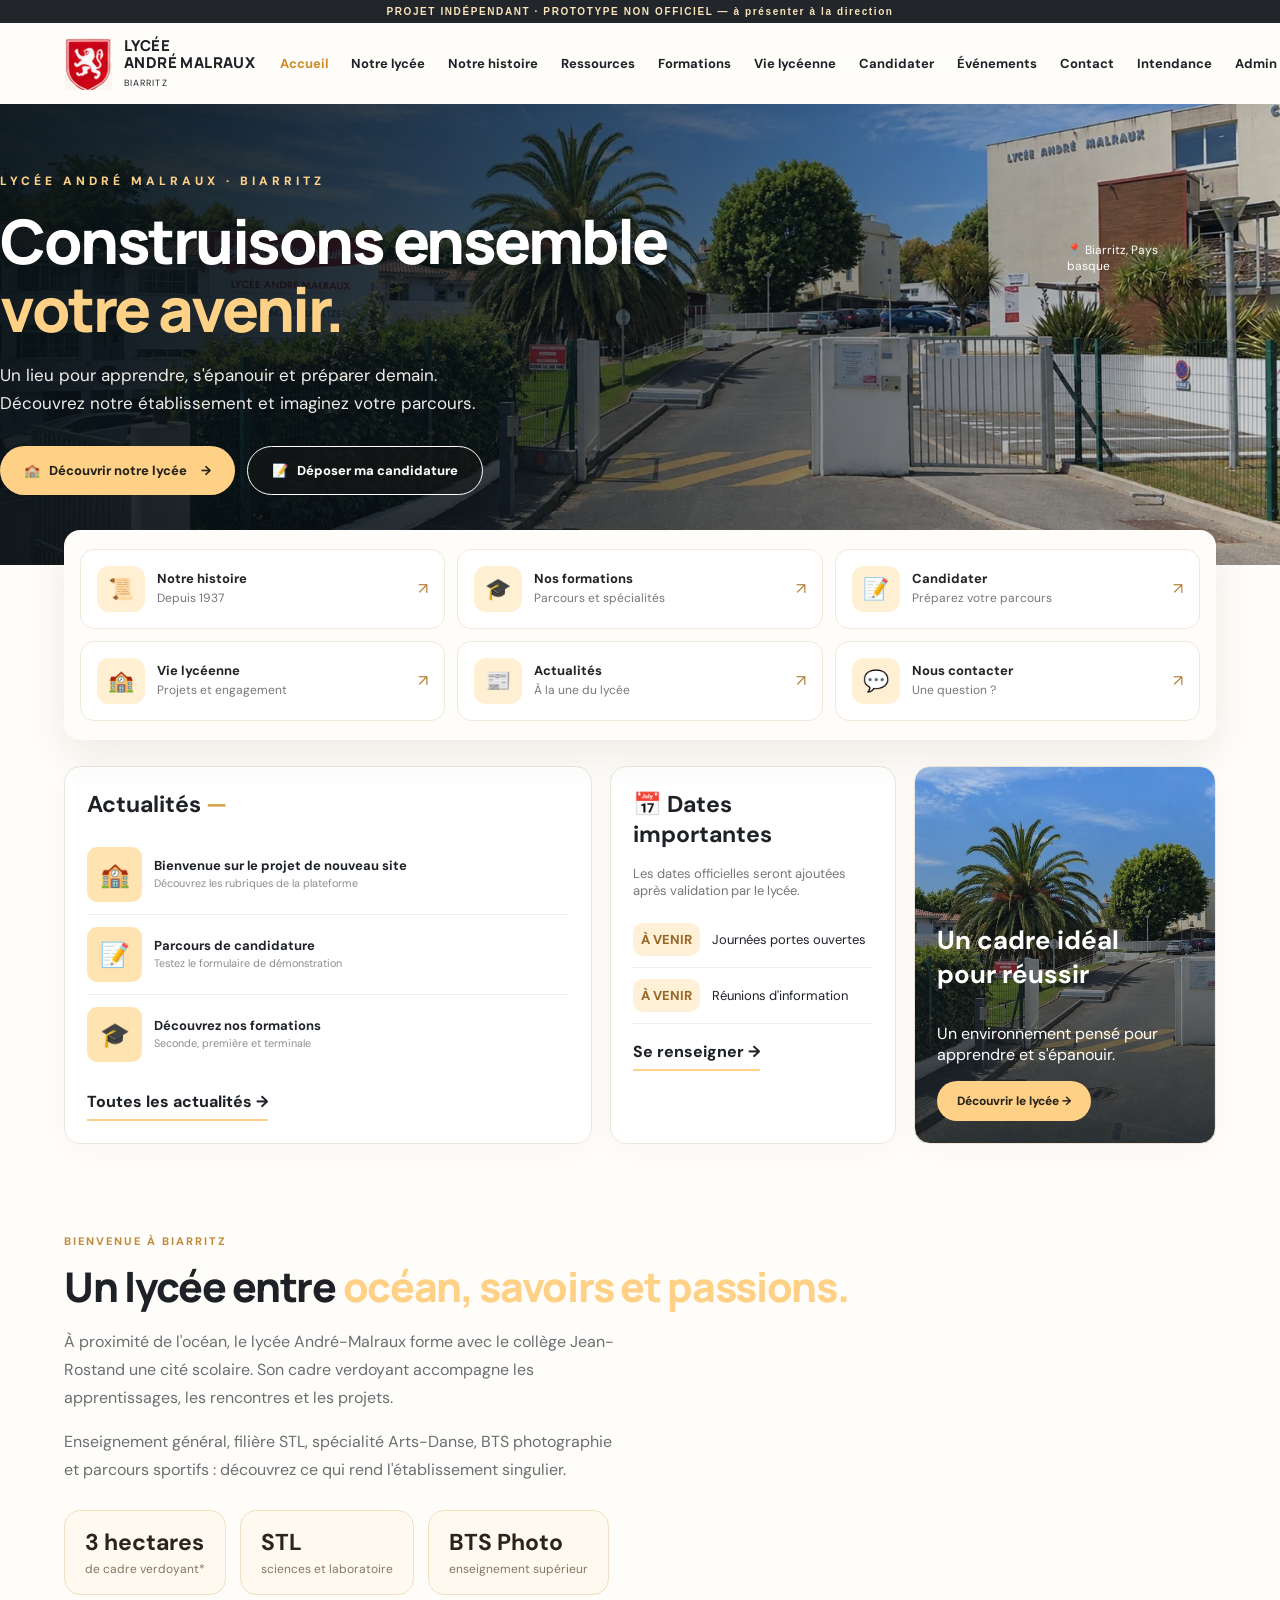
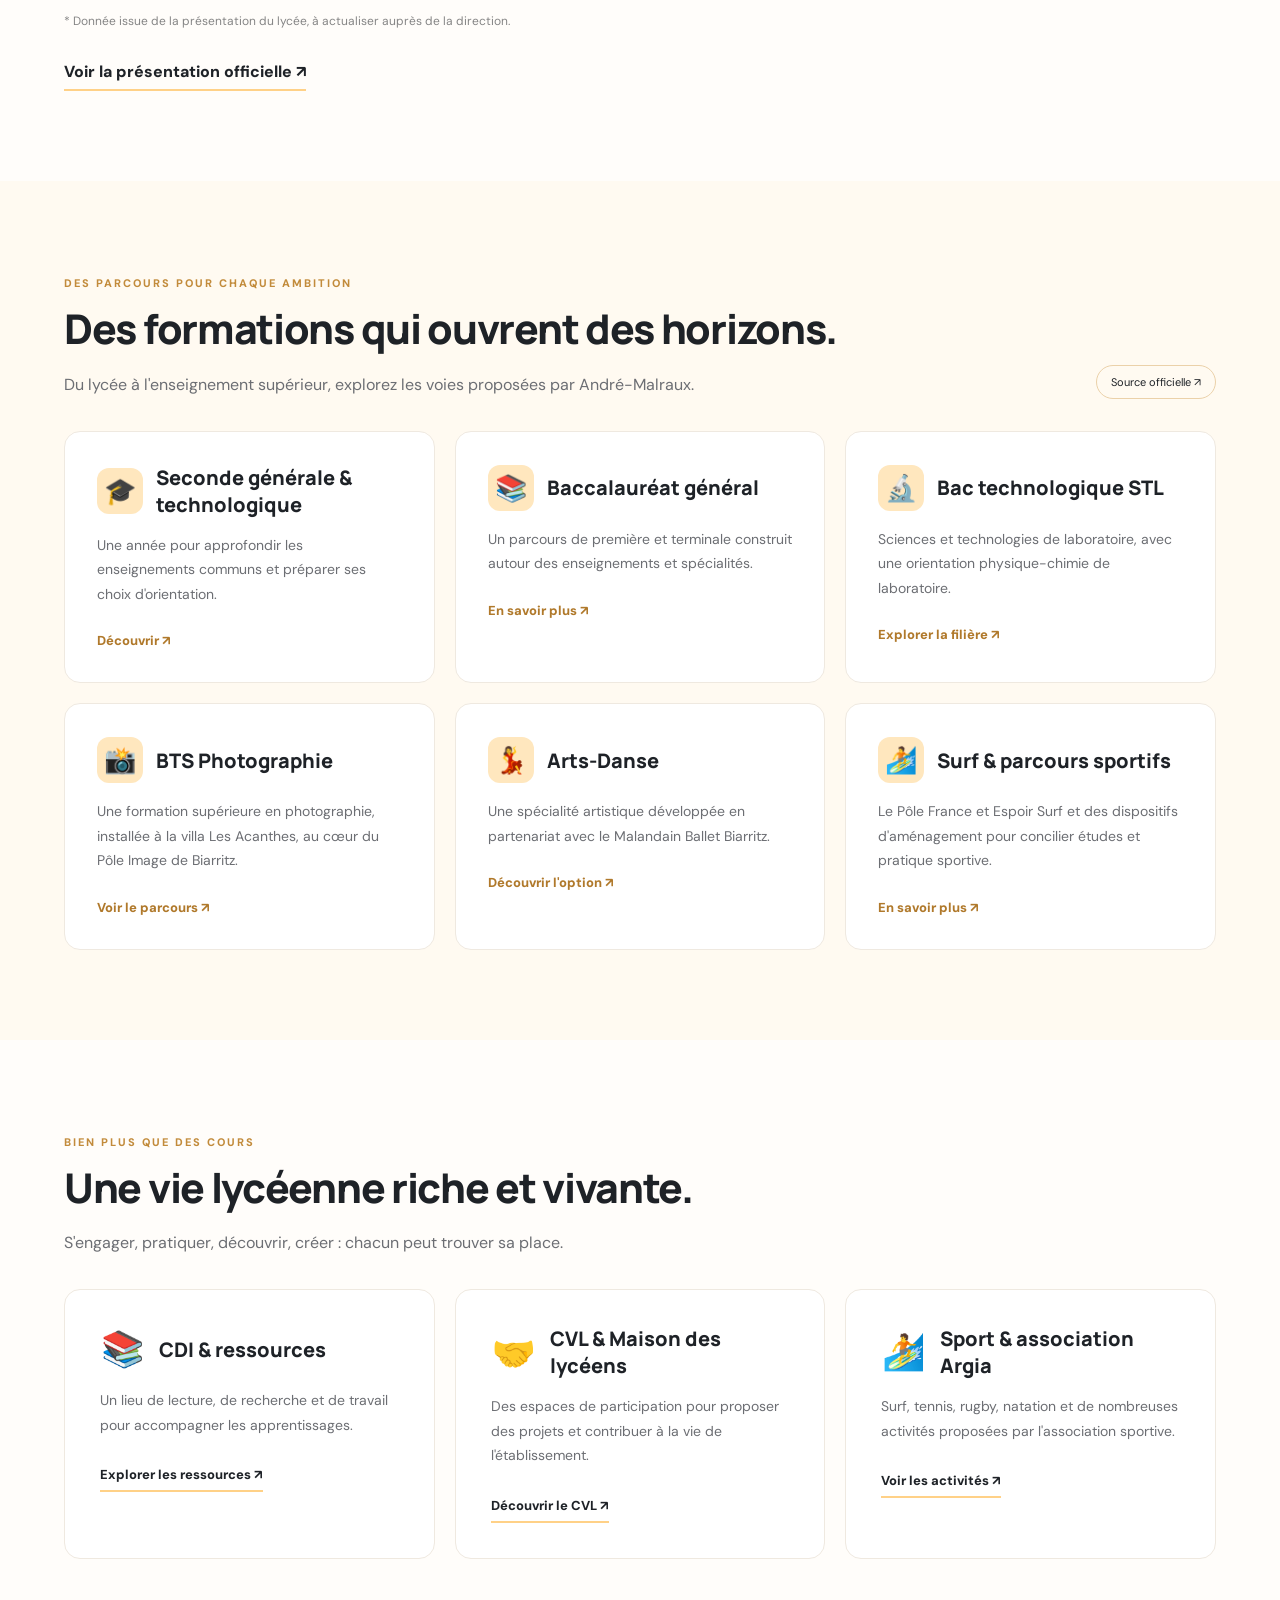
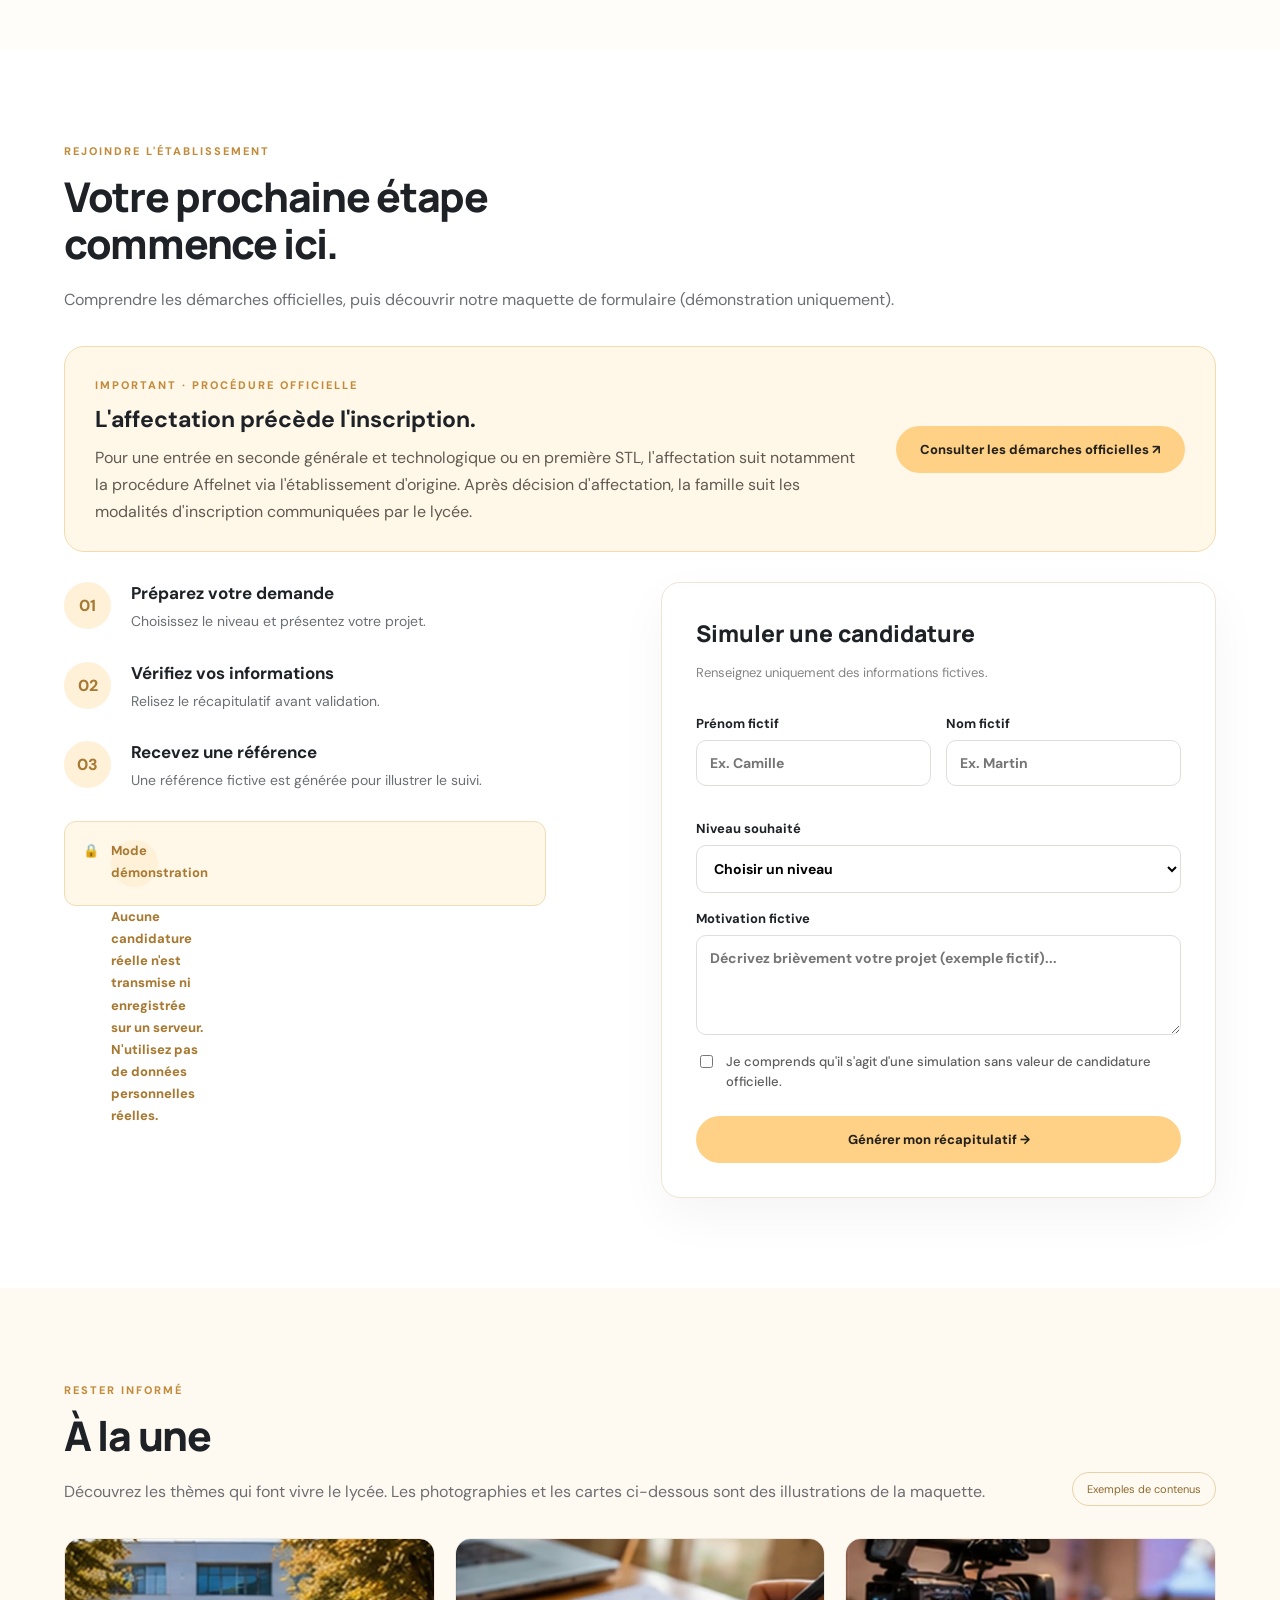
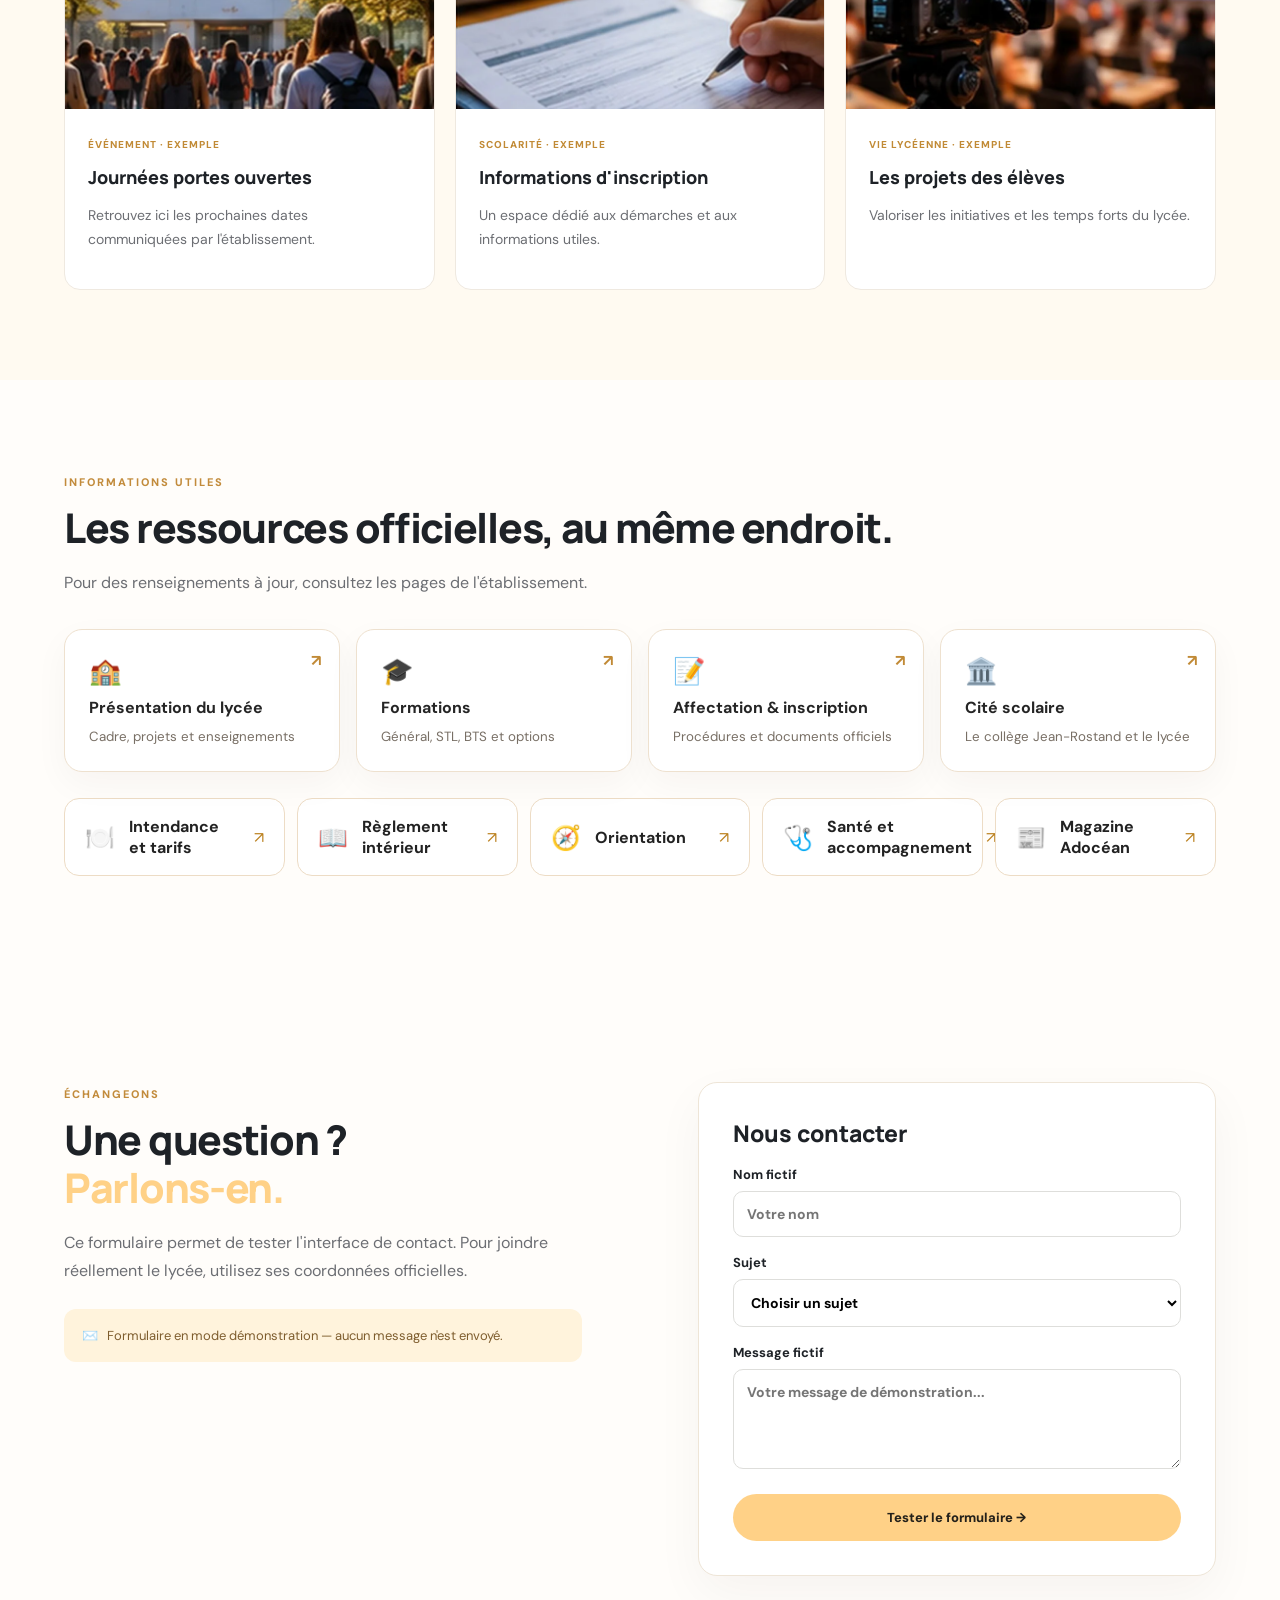
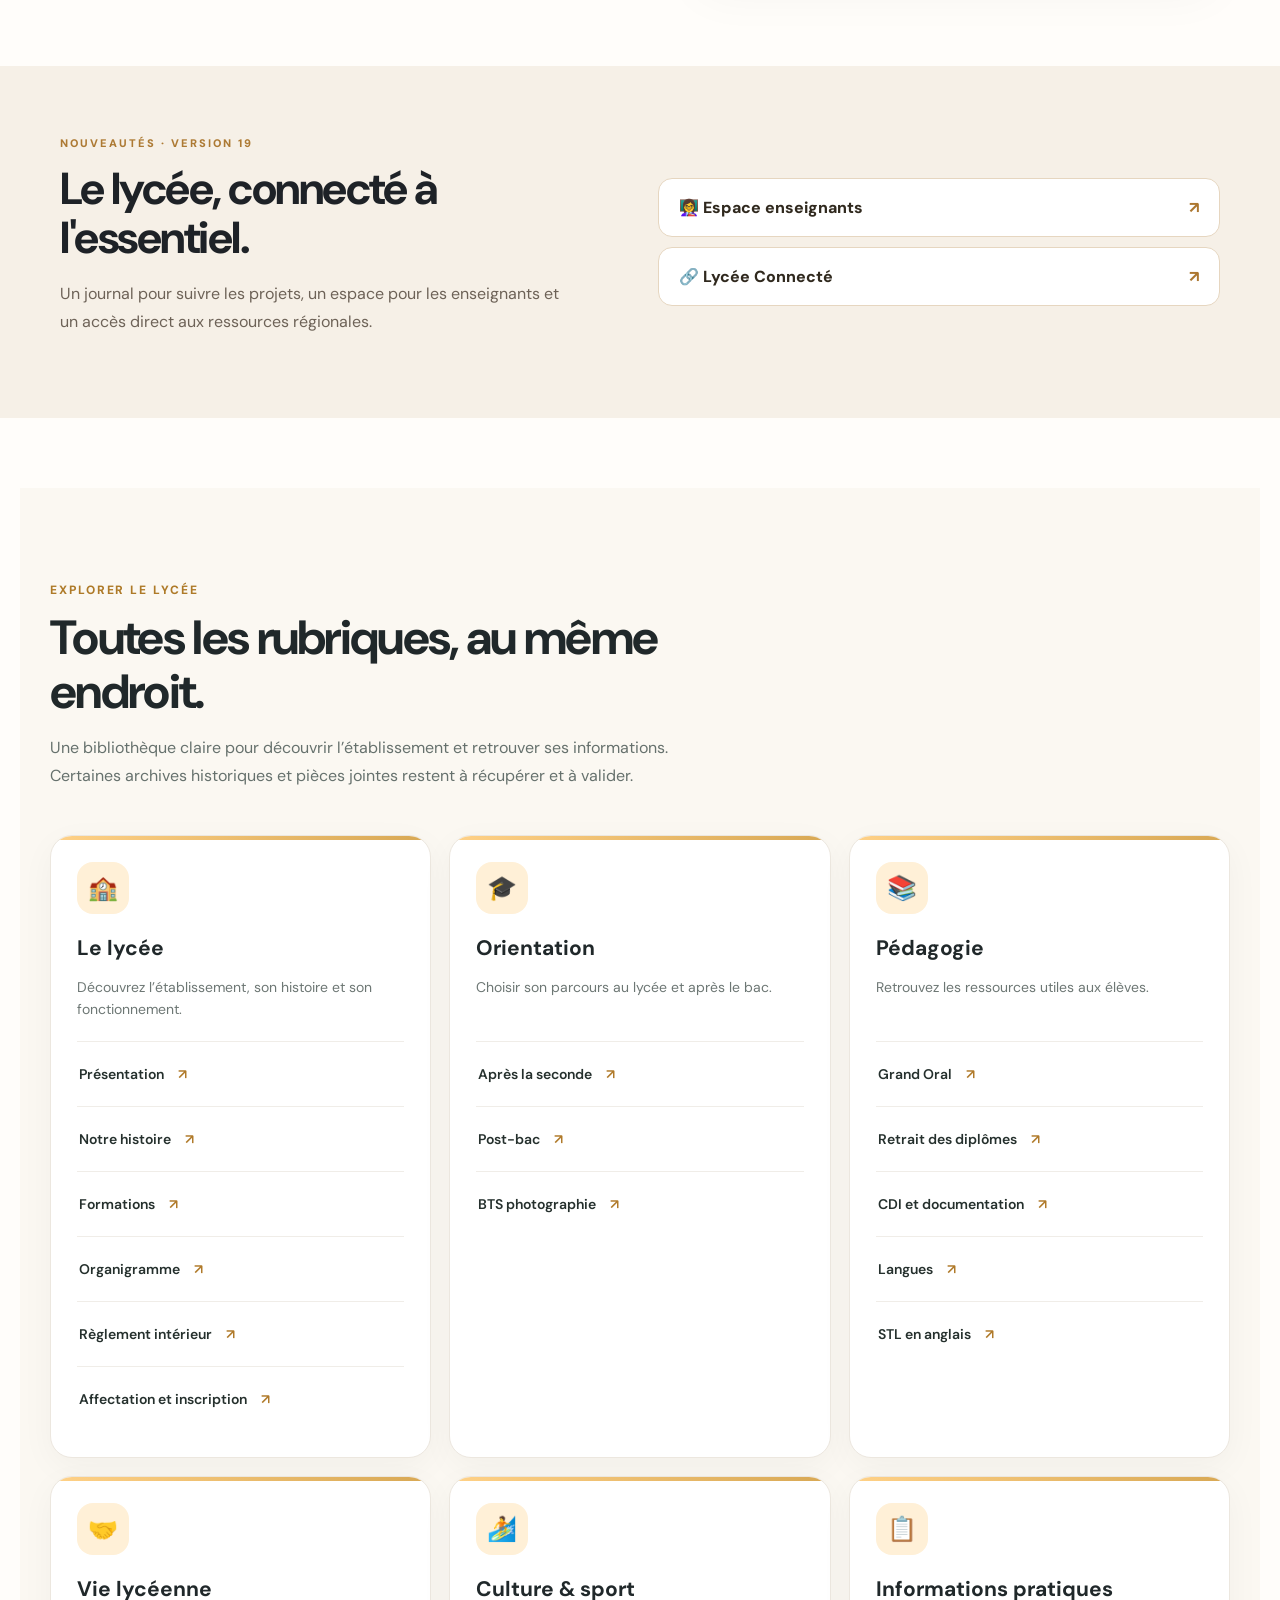
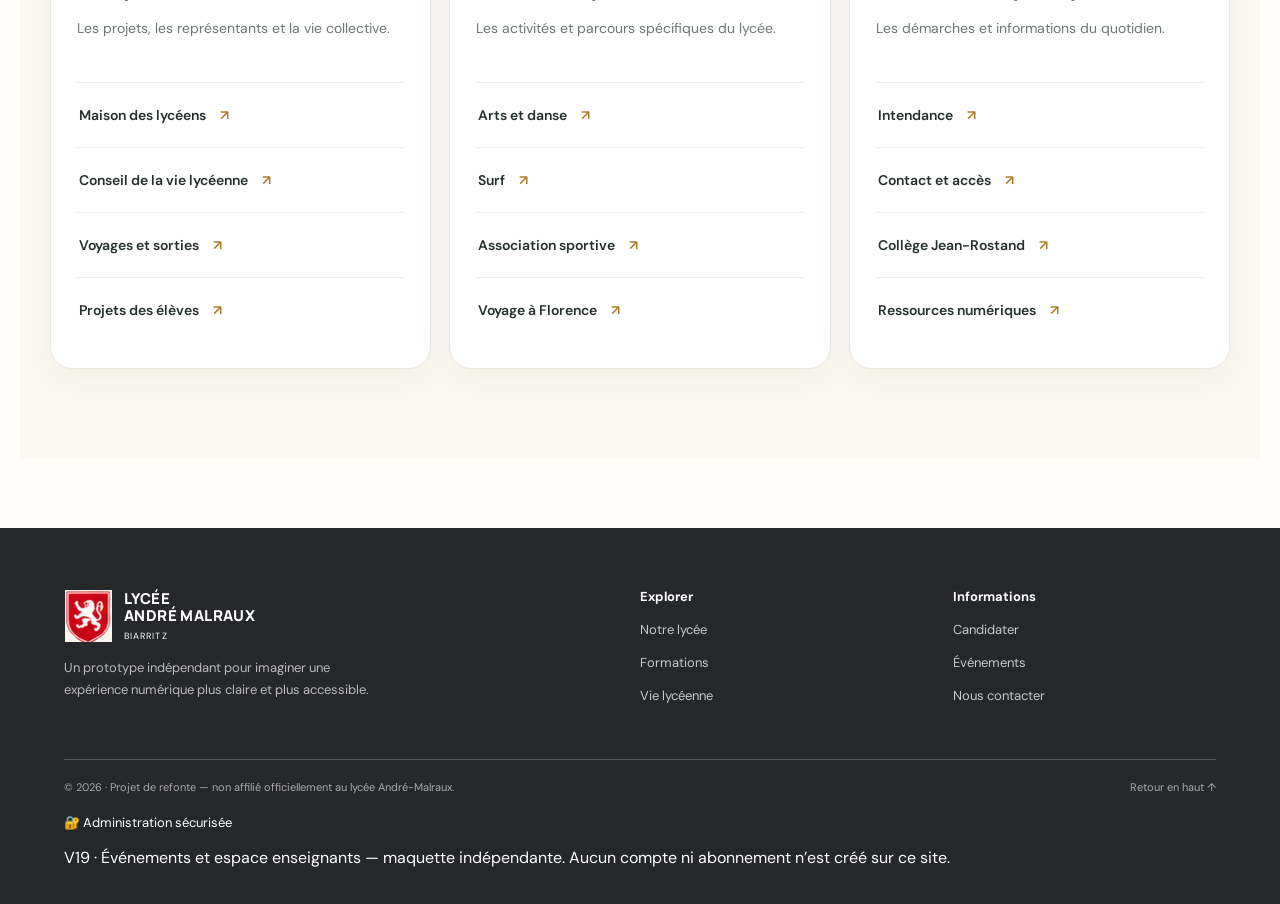
==== index.html @ 25e30460 "Add files via upload" ====
<!DOCTYPE html>
<html lang="fr"><head><meta charset="utf-8"/><meta content="width=device-width, initial-scale=1" name="viewport"/><meta content="#ffd187" name="theme-color"/><meta content="Prototype non officiel du lycée André-Malraux à Biarritz : formations, vie lycéenne, informations pratiques et événements de démonstration." name="description"/><title>Lycée André-Malraux · Biarritz — Prototype</title><link href="assets/styles-00.css" rel="stylesheet"/><link href="assets/styles-01.css" rel="stylesheet"/><link href="assets/styles-02.css" rel="stylesheet"/><link href="assets/styles-03.css" rel="stylesheet"/><link href="assets/styles-04.css" rel="stylesheet"/><link href="assets/styles-05.css" rel="stylesheet"/><link href="assets/styles-06.css" rel="stylesheet"/><link href="assets/styles-07.css" rel="stylesheet"/><link href="assets/styles-08.css" rel="stylesheet"/><link href="assets/styles-09.css" rel="stylesheet"/><link href="assets/styles-10.css" rel="stylesheet"/><link href="assets/styles-11.css" rel="stylesheet"/><link href="assets/styles-12.css" rel="stylesheet"/><link href="assets/styles-13.css" rel="stylesheet"/><link href="assets/styles-14.css" rel="stylesheet"/><meta content="noindex,nofollow,noarchive" name="robots"/><link href="assets/styles-15.css" rel="stylesheet"/><link href="assets/styles-16.css" rel="stylesheet"/><link href="assets/styles-17.css" rel="stylesheet"/><link href="assets/favicon.svg" rel="icon" type="image/svg+xml"/><link href="assets/v23-accessibilite.css" rel="stylesheet"/><style id="correctif-photo-presentation">.hero{background-image:linear-gradient(90deg,rgba(15,22,27,.70) 0%,rgba(15,22,27,.20) 65%,rgba(15,22,27,.06) 100%),url("[data-uri]") !important;background-size:cover !important;background-position:center center !important;}.feature-panel{background-image:linear-gradient(180deg,rgba(20,28,32,.08),rgba(20,28,32,.83)),url("[data-uri]") !important;background-size:cover !important;background-position:center center !important;}</style>
<style id="malraux-transitions">
/* Nouvelle animation : fondu doux avec très léger flou, sans déplacement */
@keyframes malrauxPageEnter {
  from { opacity: 0; filter: blur(3px); }
  to { opacity: 1; filter: blur(0); }
}
body.malraux-navigating #homeContent,
body.malraux-navigating .detail-page[style*="block"] {
  animation: malrauxPageEnter 460ms ease-out both;
}
.quicklinks .qicon { font-family: "Apple Color Emoji","Segoe UI Emoji","Noto Color Emoji",sans-serif; }
@media (prefers-reduced-motion: reduce) {
  body.malraux-navigating #homeContent,
  body.malraux-navigating .detail-page[style*="block"] { animation: none !important; }
}
</style>
<script src="cms-config.js"></script><script defer src="cms-public.js"></script><style id="malraux-live-events-style">.malraux-live-events{margin:25px 0 44px}.malraux-live-grid{display:grid;grid-template-columns:repeat(auto-fit,minmax(min(100%,260px),1fr));gap:18px}.malraux-live-event{background:white;border:1px solid #e9e2d7;border-radius:16px;overflow:hidden;padding:22px;box-shadow:0 8px 24px #231e1508}.malraux-live-event img{width:calc(100% + 44px);height:180px;object-fit:cover;margin:-22px -22px 16px;display:block}.malraux-live-event time{color:#775c28;font-weight:650;font-size:.9rem}.malraux-live-event h3{font-size:1.3rem;margin:10px 0}.malraux-live-event p{white-space:pre-line;overflow-wrap:anywhere}</style><style id="malraux-v26-upgrades">
/* Additive enhancement; original V26 CSS remains untouched. */
.hero{position:relative;isolation:isolate;overflow:hidden;background-image:none!important}
.hero::before,.hero::after{content:"";position:absolute;inset:0;background-position:center;background-size:cover;z-index:-2;animation:malrauxScene 22s ease-in-out infinite alternate;will-change:transform,opacity}
.hero::before{background-image:url('assets/visuel-1024a69a697b.webp')}
.hero::after{background-image:url('assets/visuel-c696e5f5b4f7.webp');animation:malrauxSecond 22s ease-in-out infinite alternate;opacity:0}
.hero .hero-shade{z-index:-1;pointer-events:none}
@keyframes malrauxScene{0%{transform:scale(1.03)}100%{transform:scale(1.16)}}
@keyframes malrauxSecond{0%,38%{opacity:0;transform:scale(1.16)}55%,100%{opacity:1;transform:scale(1.03)}}
.malraux-history{max-width:1100px;margin:0 auto;padding:clamp(24px,5vw,70px) 22px}
.history-intro{max-width:780px;font-size:1.1rem;line-height:1.8;color:#645a4c}
.history-timeline{margin:34px 0 44px;display:grid;gap:16px}
.history-timeline article{display:grid;grid-template-columns:115px 1fr;gap:20px;padding:22px;background:#fffaf2;border:1px solid #ecdcc5;border-radius:16px;box-shadow:0 8px 25px #34261609}
.history-timeline time{font-size:1.12rem;font-weight:800;color:#a36b20}
.history-timeline h3{margin:0 0 8px;font-size:1.16rem}
.history-timeline p{margin:0;line-height:1.7;color:#5d554a}
.history-resources{padding:26px;border-radius:18px;background:#f9e8cb}
.history-resources p{line-height:1.7}
.history-links{display:grid;grid-template-columns:repeat(2,minmax(0,1fr));gap:12px;margin-top:20px}
.history-links a{display:block;padding:14px 16px;background:#fffdf9;border-radius:12px;color:#302a21;text-decoration:none;font-weight:650;box-shadow:0 3px 12px #2718000a}
.history-links a:hover,.history-links a:focus-visible{outline:2px solid #b87d2a}
.history-source{margin-top:18px;color:#776d60;font-size:.85rem}
.malraux-live-events{scroll-margin-top:90px}
.malraux-events-help{padding:16px 20px;margin:18px 0;border-radius:12px;background:#fff9ef;border:1px solid #ecd9b7;color:#5c4a33}
.malraux-events-help a{color:#765017;font-weight:700}
@media(max-width:650px){.history-timeline article{grid-template-columns:1fr;gap:8px}.history-links{grid-template-columns:1fr}}
@media(prefers-reduced-motion:reduce){.hero::before,.hero::after{animation:none}.hero::after{display:none}}
</style><link rel="stylesheet" href="assets/v26-accueil-archives.css"/><link rel="stylesheet" href="assets/v26-bibliotheque.css"/>
<link rel="stylesheet" href="assets/v28-fraicheur.css"/><style id="malraux-bibliotheque-fallback">/* Bibliothèque intégrée — extension non destructive de la V26 */
.ml-ressources{padding:clamp(45px,7vw,96px) max(24px,calc((100vw - 1220px)/2));background:#fbf8f2;color:#20282a}
.ml-ressources .ml-archives-heading{max-width:760px;margin-bottom:30px}.ml-ressources .ml-eyebrow{color:#ae7a28;font-size:12px;letter-spacing:.16em;font-weight:800}.ml-ressources h2{font-size:clamp(30px,4vw,48px);line-height:1.12;margin:12px 0 14px;letter-spacing:-.035em}.ml-ressources .ml-archives-heading p{line-height:1.7;color:#66716d}
.ml-ressources .ml-archive-grid{display:grid;grid-template-columns:repeat(3,minmax(0,1fr));gap:18px}.ml-ressources .ml-archive-card{background:white;border:1px solid #ece7df;border-radius:22px;padding:26px;box-shadow:0 9px 34px rgba(26,38,37,.04)}.ml-ressources .ml-card-symbol{display:grid;place-items:center;width:52px;height:52px;background:#fff0d7;border-radius:16px;font-size:24px}.ml-ressources .ml-archive-card h3{font-size:21px;margin:20px 0 8px}.ml-ressources .ml-card-desc{font-size:14px;line-height:1.6;color:#6d7774;min-height:45px}.ml-ressources .ml-archive-card ul{padding:0;margin:20px 0 0;list-style:none}.ml-ressources .ml-archive-card li{margin:0;border-top:1px solid #f0ede8}.ml-ressources .ml-archive-card li a{display:flex;align-items:center;justify-content:space-between;gap:12px;padding:12px 0;color:#253331;text-decoration:none;font-size:14px;font-weight:600}.ml-ressources .ml-archive-card li a:hover{color:#b47b21}.ml-ressources .ml-archive-card li a span:last-child{color:#ba873d}
@media(max-width:900px){.ml-ressources .ml-archive-grid{grid-template-columns:repeat(2,minmax(0,1fr))}}@media(max-width:620px){.ml-ressources .ml-archive-grid{grid-template-columns:1fr}.ml-ressources .ml-archive-card{padding:22px}}

/* Finitions : cartes façon Intendance / Événements */
.ml-ressources .ml-archive-card{transition:transform .22s ease,box-shadow .22s ease,border-color .22s ease;overflow:hidden;position:relative}
.ml-ressources .ml-archive-card:before{content:"";position:absolute;top:0;left:0;right:0;height:4px;background:linear-gradient(90deg,#ffd187,#d8a854)}
.ml-ressources .ml-archive-card:hover{transform:translateY(-5px);box-shadow:0 22px 50px rgba(25,30,29,.1);border-color:#e9d4b2}
.ml-ressources .ml-archive-card li a{padding:12px 2px;color:#25302d;text-decoration:none;font-weight:600;font-size:14px;gap:14px}
.ml-ressources .ml-archive-card li a:hover{color:#99651c}
.ml-ressources .ml-archive-card li a span:last-child{color:#b07a2a}
.ml-ressources .ml-archive-card li a:focus-visible{outline:3px solid #e7ac53;outline-offset:3px;border-radius:4px}
@media(max-width:850px){.ml-ressources .ml-archive-grid{grid-template-columns:repeat(2,minmax(0,1fr))}}
@media(max-width:600px){.ml-ressources .ml-archive-grid{grid-template-columns:1fr}.ml-ressources .ml-archive-card{padding:23px}.ml-ressources{padding:44px 18px}}
@media(prefers-reduced-motion:reduce){.ml-ressources .ml-archive-card{transition:none}.ml-ressources .ml-archive-card:hover{transform:none}}
</style></head><body>
<div class="demo-bar">PROJET INDÉPENDANT · PROTOTYPE NON OFFICIEL — à présenter à la direction</div>
<header class="header"><a class="brand" href="#accueil"><span class="crest crest-v15"><img alt="Blason rouge au lion blanc du lycée André-Malraux" decoding="async" loading="eager" src="assets/visuel-cf0e937b8c20.webp"/></span><span><b>LYCÉE<br/>ANDRÉ MALRAUX</b><small>BIARRITZ</small></span></a><button aria-expanded="false" aria-label="Ouvrir le menu" class="mobile-toggle" id="menuToggle">☰</button><nav id="nav"><a class="active" href="#accueil">Accueil</a><a href="#page/presentation">Notre lycée</a><a href="#page/histoire">Notre histoire</a><a href="#archives-officielles">Ressources</a><a href="#page/formations">Formations</a><a href="#page/vie-lyceenne">Vie lycéenne</a><a href="#page/inscriptions">Candidater</a><a href="#page/evenements">Événements</a><a href="#contact">Contact</a><a href="#page/intendance">Intendance</a><a href="#page/espace-profs">Admin</a></nav><a class="header-cta" href="#candidater">✦ Candidater <span>↗</span></a></header>
<main><div id="homeContent"><section class="hero" id="accueil"><div class="hero-shade"></div><div class="hero-content"><div class="eyebrow">LYCÉE ANDRÉ MALRAUX · BIARRITZ</div><h1>Construisons ensemble<br/><em>votre avenir.</em></h1><p>Un lieu pour apprendre, s'épanouir et préparer demain. Découvrez notre établissement et imaginez votre parcours.</p><div class="hero-actions"><a class="btn gold" href="#page/presentation">🏫   Découvrir notre lycée <span>→</span></a><a class="btn outline" href="#page/inscriptions">📝   Déposer ma candidature</a></div></div><div class="hero-caption">📍 Biarritz, Pays basque</div></section>
<section aria-label="Accès rapides" class="quicklinks"><a href="#page/histoire"><span class="qicon">📜</span><span><b>Notre histoire</b><small>Depuis 1937</small></span><span class="arrow">↗</span></a><a href="#page/formations"><span class="qicon">🎓</span><span><b>Nos formations</b><small>Parcours et spécialités</small></span><span class="arrow">↗</span></a><a href="#page/inscriptions"><span class="qicon">📝</span><span><b>Candidater</b><small>Préparez votre parcours</small></span><span class="arrow">↗</span></a><a href="#page/vie-lyceenne"><span class="qicon">🏫</span><span><b>Vie lycéenne</b><small>Projets et engagement</small></span><span class="arrow">↗</span></a><a href="#page/evenements"><span class="qicon">📰</span><span><b>Actualités</b><small>À la une du lycée</small></span><span class="arrow">↗</span></a><a href="#contact"><span class="qicon">💬</span><span><b>Nous contacter</b><small>Une question ?</small></span><span class="arrow">↗</span></a></section>
<section aria-label="À découvrir" class="news-overview"><div class="panel"><h2>Actualités <span style="color:#d5a34e">—</span></h2><div class="mini-news"><span class="thumb">🏫</span><span><strong>Bienvenue sur le projet de nouveau site</strong><small>Découvrez les rubriques de la plateforme</small></span></div><div class="mini-news"><span class="thumb">📝</span><span><strong>Parcours de candidature</strong><small>Testez le formulaire de démonstration</small></span></div><div class="mini-news"><span class="thumb">🎓</span><span><strong>Découvrez nos formations</strong><small>Seconde, première et terminale</small></span></div><a class="text-link" href="#page/evenements">Toutes les actualités →</a></div><div class="panel"><h2>📅 Dates importantes</h2><p style="color:#777;font-size:13px">Les dates officielles seront ajoutées après validation par le lycée.</p><div class="dates"><span class="date-badge">À VENIR</span><span>Journées portes ouvertes</span></div><div class="dates"><span class="date-badge">À VENIR</span><span>Réunions d'information</span></div><a class="text-link" href="#contact">Se renseigner →</a></div><div class="panel feature-panel"><h2>Un cadre idéal<br/>pour réussir</h2><p>Un environnement pensé pour apprendre et s'épanouir.</p><a href="#page/presentation">Découvrir le lycée →</a></div></section><section class="section welcome" id="lycee"><div><span class="tag">BIENVENUE À BIARRITZ</span><h2>Un lycée entre <em>océan, savoirs et passions.</em></h2><p>À proximité de l'océan, le lycée André-Malraux forme avec le collège Jean-Rostand une cité scolaire. Son cadre verdoyant accompagne les apprentissages, les rencontres et les projets.</p><p>Enseignement général, filière STL, spécialité Arts-Danse, BTS photographie et parcours sportifs : découvrez ce qui rend l'établissement singulier.</p><div class="stat-strip"><div><strong>3 hectares</strong><span>de cadre verdoyant*</span></div><div><strong>STL</strong><span>sciences et laboratoire</span></div><div><strong>BTS Photo</strong><span>enseignement supérieur</span></div></div><p class="muted small">* Donnée issue de la présentation du lycée, à actualiser auprès de la direction.</p><a class="text-link" href="#page/presentation">Voir la présentation officielle ↗</a></div></section>
<section class="section soft" id="formations"><div class="section-head"><div><span class="tag">DES PARCOURS POUR CHAQUE AMBITION</span><h2>Des formations qui ouvrent des horizons.</h2><p>Du lycée à l'enseignement supérieur, explorez les voies proposées par André-Malraux.</p></div><a class="pill link-pill" href="#page/formations">Source officielle ↗</a></div><div class="grid three">
<article class="feature"><div class="card-icon-heading"><span aria-label="Illustration de la formation" class="feature-icon">🎓</span><h3>Seconde générale &amp; technologique</h3></div><p>Une année pour approfondir les enseignements communs et préparer ses choix d'orientation.</p><a href="#page/seconde">Découvrir ↗</a></article>
<article class="feature"><div class="card-icon-heading"><span aria-label="Illustration de la formation" class="feature-icon">📚</span><h3>Baccalauréat général</h3></div><p>Un parcours de première et terminale construit autour des enseignements et spécialités.</p><a href="#page/bac-general">En savoir plus ↗</a></article>
<article class="feature"><div class="card-icon-heading"><span aria-label="Illustration de la formation" class="feature-icon">🔬</span><h3>Bac technologique STL</h3></div><p>Sciences et technologies de laboratoire, avec une orientation physique-chimie de laboratoire.</p><a href="#page/bac-stl">Explorer la filière ↗</a></article>
<article class="feature"><div class="card-icon-heading"><span aria-label="Illustration de la formation" class="feature-icon">📸</span><h3>BTS Photographie</h3></div><p>Une formation supérieure en photographie, installée à la villa Les Acanthes, au cœur du Pôle Image de Biarritz.</p><a href="#page/bts-photographie">Voir le parcours ↗</a></article>
<article class="feature"><div class="card-icon-heading"><span aria-label="Illustration de la formation" class="feature-icon">💃</span><h3>Arts-Danse</h3></div><p>Une spécialité artistique développée en partenariat avec le Malandain Ballet Biarritz.</p><a href="#page/arts-danse">Découvrir l'option ↗</a></article>
<article class="feature"><div class="card-icon-heading"><span aria-label="Illustration de la formation" class="feature-icon">🏄</span><h3>Surf &amp; parcours sportifs</h3></div><p>Le Pôle France et Espoir Surf et des dispositifs d'aménagement pour concilier études et pratique sportive.</p><a href="#page/surf-sport">En savoir plus ↗</a></article></div></section>
<section class="section" id="vie"><div class="section-head"><div><span class="tag">BIEN PLUS QUE DES COURS</span><h2>Une vie lycéenne riche et vivante.</h2><p>S'engager, pratiquer, découvrir, créer : chacun peut trouver sa place.</p></div></div><div class="grid three">
<article class="life-card"><div class="card-icon-heading"><div class="life-emoji">📚</div><h3>CDI &amp; ressources</h3></div><p>Un lieu de lecture, de recherche et de travail pour accompagner les apprentissages.</p><a class="text-link" href="#page/cdi">Explorer les ressources ↗</a></article>
<article class="life-card"><div class="card-icon-heading"><div class="life-emoji">🤝</div><h3>CVL &amp; Maison des lycéens</h3></div><p>Des espaces de participation pour proposer des projets et contribuer à la vie de l'établissement.</p><a class="text-link" href="#page/cvl-mdl">Découvrir le CVL ↗</a></article>
<article class="life-card"><div class="card-icon-heading"><div class="life-emoji">🏄</div><h3>Sport &amp; association Argia</h3></div><p>Surf, tennis, rugby, natation et de nombreuses activités proposées par l'association sportive.</p><a class="text-link" href="#page/association-sportive">Voir les activités ↗</a></article>
</div></section>
<section class="section apply-section" id="candidater"><div class="section-head"><div><span class="tag">REJOINDRE L'ÉTABLISSEMENT</span><h2>Votre prochaine étape<br/>commence ici.</h2><p>Comprendre les démarches officielles, puis découvrir notre maquette de formulaire (démonstration uniquement).</p></div></div><div class="official-notice"><div><span class="tag">IMPORTANT · PROCÉDURE OFFICIELLE</span><h3>L'affectation précède l'inscription.</h3><p>Pour une entrée en seconde générale et technologique ou en première STL, l'affectation suit notamment la procédure Affelnet via l'établissement d'origine. Après décision d'affectation, la famille suit les modalités d'inscription communiquées par le lycée.</p></div><a class="btn gold" href="#page/inscriptions">Consulter les démarches officielles ↗</a></div><div class="apply-layout"><div class="steps"><div><span>01</span><section><h3>Préparez votre demande</h3><p>Choisissez le niveau et présentez votre projet.</p></section></div><div><span>02</span><section><h3>Vérifiez vos informations</h3><p>Relisez le récapitulatif avant validation.</p></section></div><div><span>03</span><section><h3>Recevez une référence</h3><p>Une référence fictive est générée pour illustrer le suivi.</p></section></div><div class="info">🔒 <span><b>Mode démonstration</b><br/>Aucune candidature réelle n'est transmise ni enregistrée sur un serveur. N'utilisez pas de données personnelles réelles.</span></div></div><form class="form-card" id="applyForm"><h3>Simuler une candidature</h3><p class="muted">Renseignez uniquement des informations fictives.</p><div class="form-row"><label>Prénom fictif<input maxlength="40" name="prenom" placeholder="Ex. Camille" required=""/></label><label>Nom fictif<input maxlength="40" name="nom" placeholder="Ex. Martin" required=""/></label></div><label>Niveau souhaité<select name="niveau" required=""><option value="">Choisir un niveau</option><option>Seconde</option><option>Première</option><option>Terminale</option></select></label><label>Motivation fictive<textarea maxlength="600" name="motivation" placeholder="Décrivez brièvement votre projet (exemple fictif)..." required="" rows="4"></textarea></label><label class="check"><input required="" type="checkbox"/> Je comprends qu'il s'agit d'une simulation sans valeur de candidature officielle.</label><button class="btn gold submit" type="submit">Générer mon récapitulatif →</button><div aria-live="polite" class="result" hidden="" id="applyResult" role="status"></div></form></div></section>
<section class="section soft" id="actualites"><div class="section-head"><div><span class="tag">RESTER INFORMÉ</span><h2>À la une</h2><p>Découvrez les thèmes qui font vivre le lycée. Les photographies et les cartes ci-dessous sont des illustrations de la maquette.</p></div><span class="pill">Exemples de contenus</span></div><div class="grid three"><article class="news"><div class="news-image n1"><img alt="Illustration d'une journée portes ouvertes" decoding="async" loading="lazy" src="assets/visuel-ee35652e510c.webp"/></div><div class="news-body"><span class="label">ÉVÉNEMENT · EXEMPLE</span><h3>Journées portes ouvertes</h3><p>Retrouvez ici les prochaines dates communiquées par l'établissement.</p></div></article><article class="news"><div class="news-image n2"><img alt="Illustration d'un formulaire d'inscription" decoding="async" loading="lazy" src="assets/visuel-8a2304b15fa9.webp"/></div><div class="news-body"><span class="label">SCOLARITÉ · EXEMPLE</span><h3>Informations d'inscription</h3><p>Un espace dédié aux démarches et aux informations utiles.</p></div></article><article class="news"><div class="news-image n3"><img alt="Illustration d'un projet audiovisuel scolaire" decoding="async" loading="lazy" src="assets/visuel-82eed01c39df.webp"/></div><div class="news-body"><span class="label">VIE LYCÉENNE · EXEMPLE</span><h3>Les projets des élèves</h3><p>Valoriser les initiatives et les temps forts du lycée.</p></div></article></div><div id="v18News"></div></section>
<section class="section official-links" id="ressources"><div class="section-head"><div><span class="tag">INFORMATIONS UTILES</span><h2>Les ressources officielles, au même endroit.</h2><p>Pour des renseignements à jour, consultez les pages de l'établissement.</p></div></div><div class="resource-grid"><a href="#page/presentation"><span>🏫</span><strong>Présentation du lycée</strong><small>Cadre, projets et enseignements</small><b>↗</b></a><a href="#page/formations"><span>🎓</span><strong>Formations</strong><small>Général, STL, BTS et options</small><b>↗</b></a><a href="#page/inscriptions"><span>📝</span><strong>Affectation &amp; inscription</strong><small>Procédures et documents officiels</small><b>↗</b></a><a href="#page/cite-scolaire"><span>🏛️</span><strong>Cité scolaire</strong><small>Le collège Jean-Rostand et le lycée</small><b>↗</b></a></div><div class="v14-resource-grid"><a href="#page/intendance"><span>🍽️</span><strong>Intendance et tarifs</strong><span aria-hidden="true">↗</span></a><a href="#page/reglement"><span>📖</span><strong>Règlement intérieur</strong><span aria-hidden="true">↗</span></a><a href="#page/orientation"><span>🧭</span><strong>Orientation</strong><span aria-hidden="true">↗</span></a><a href="#page/sante"><span>🩺</span><strong>Santé et accompagnement</strong><span aria-hidden="true">↗</span></a><a href="#page/magazine"><span>📰</span><strong>Magazine Adocéan</strong><span aria-hidden="true">↗</span></a></div></section><section class="section contact-section" id="contact"><div><span class="tag">ÉCHANGEONS</span><h2>Une question ?<br/><em>Parlons-en.</em></h2><p>Ce formulaire permet de tester l'interface de contact. Pour joindre réellement le lycée, utilisez ses coordonnées officielles.</p><div class="contact-note">✉️   Formulaire en mode démonstration — aucun message n'est envoyé.</div></div><form class="form-card" id="contactForm"><h3>Nous contacter</h3><label>Nom fictif<input name="nom" placeholder="Votre nom" required=""/></label><label>Sujet<select name="sujet" required=""><option value="">Choisir un sujet</option><option>Informations générales</option><option>Formations</option><option>Candidatures</option><option>Autre question</option></select></label><label>Message fictif<textarea name="message" placeholder="Votre message de démonstration..." required="" rows="4"></textarea></label><button class="btn gold submit" type="submit">Tester le formulaire →</button><div aria-live="polite" class="result" hidden="" id="contactResult" role="status"></div></form></section><section aria-label="Les nouveautés du site" class="v19-home-promo"><div class="v19-home-promo-inner"><div><span class="v19-kicker">NOUVEAUTÉS · VERSION 19</span><h2>Le lycée, connecté à l'essentiel.</h2><p>Un journal pour suivre les projets, un espace pour les enseignants et un accès direct aux ressources régionales.</p></div><div class="v19-home-actions"><a href="#page/espace-profs">👩‍🏫 Espace enseignants <span>↗</span></a><a href="https://jeunes.nouvelle-aquitaine.fr/formation/au-lycee/lycee-connecte" rel="noopener noreferrer" target="_blank">🔗 Lycée Connecté <span>↗</span></a></div></div></section></div><div id="pageContent"><section class="detail-page" id="page-presentation" style="display:none"><div class="detail-hero"><div class="eyebrow">LYCÉE ANDRÉ-MALRAUX · BIARRITZ</div><h1>Découvrir le lycée André-Malraux</h1><p>Un établissement à Biarritz, entre enseignements, projets et vie collective.</p></div><div class="detail-wrap"><div class="detail-breadcrumb"><a href="#accueil">Accueil</a> / Notre lycée</div><div class="detail-intro">Découvrir · Comprendre · S’orienter</div><h2>Notre lycée en détail</h2><div class="detail-grid"><article class="detail-card"><div class="card-icon-heading"><span aria-label="Un lieu pour apprendre" class="detail-num">📚</span><h3>Un lieu pour apprendre</h3></div><p>Le lycée accompagne les élèves dans la construction progressive de leurs connaissances, de leurs méthodes de travail et de leur autonomie. Les équipes pédagogiques encouragent la curiosité, l’engagement et la préparation des choix d’orientation.</p></article><article class="detail-card"><div class="card-icon-heading"><span aria-label="Un cadre de vie" class="detail-num">🏫</span><h3>Un cadre de vie</h3></div><p>Situé à Biarritz, l’établissement s’inscrit dans un territoire dynamique. Les espaces de travail, les activités et les projets collectifs contribuent à une expérience scolaire qui dépasse les seuls cours.</p></article><article class="detail-card"><div class="card-icon-heading"><span aria-label="Construire son parcours" class="detail-num">🧭</span><h3>Construire son parcours</h3></div><p>Seconde, voies du baccalauréat et formations spécifiques : chaque élève est invité à s’informer, à échanger avec ses professeurs et à élaborer un projet adapté à ses intérêts.</p></article></div><div class="v14-panel"><h2>🏫 La cité scolaire en pratique</h2><p>Le lycée André-Malraux partage un environnement de cité scolaire avec le collège Jean-Rostand. Le BTS Photographie est associé au site de la Villa Les Acanthes. Les familles peuvent également retrouver les informations relatives à l’intendance, au règlement intérieur et aux services d’accompagnement.</p></div><div class="detail-bottom"><h3>Pour aller plus loin</h3><p>Cette page fait partie d’un projet de refonte indépendant du site du lycée. Les informations sont présentées à titre indicatif et doivent être validées par l’établissement avant toute utilisation officielle.</p><div class="detail-links"><a class="secondary" href="#page/intendance">🍽️ Intendance &amp; tarifs ↗</a><a class="secondary" href="#page/formations">Formations ↗</a><a class="secondary" href="#page/vie-lyceenne">Vie lycéenne ↗</a><a class="secondary" href="#page/cite-scolaire">Cité scolaire ↗</a><a href="#accueil">← Retour à l’accueil</a></div></div></div></section><section class="detail-page" id="page-formations" style="display:none"><div class="detail-hero"><div class="eyebrow">LYCÉE ANDRÉ-MALRAUX · BIARRITZ</div><h1>Choisir son parcours</h1><p>Retrouvez les principaux parcours présentés par le lycée et explorez chacun d’eux.</p></div><div class="detail-wrap"><div class="detail-breadcrumb"><a href="#accueil">Accueil</a> / Formations</div><div class="detail-intro">Découvrir · Comprendre · S’orienter</div><h2>Formations en détail</h2><div class="detail-grid"><article class="detail-card"><div class="card-icon-heading"><span aria-label="La seconde générale et technologique" class="detail-num">🎓</span><h3>La seconde générale et technologique</h3></div><p>Une année pour consolider les acquis, découvrir de nouveaux enseignements et préparer les choix de la classe de première.</p></article><article class="detail-card"><div class="card-icon-heading"><span aria-label="Le baccalauréat général" class="detail-num">📚</span><h3>Le baccalauréat général</h3></div><p>Une formation organisée autour d’enseignements communs et de spécialités, permettant d’approfondir ses centres d’intérêt.</p></article><article class="detail-card"><div class="card-icon-heading"><span aria-label="Le baccalauréat STL" class="detail-num">🔬</span><h3>Le baccalauréat STL</h3></div><p>Une voie technologique tournée vers les sciences expérimentales, les activités de laboratoire et la démarche scientifique.</p></article><article class="detail-card"><div class="card-icon-heading"><span aria-label="Le BTS Photographie" class="detail-num">📸</span><h3>Le BTS Photographie</h3></div><p>Une formation supérieure associant maîtrise technique, culture visuelle, création et réalisation de projets photographiques.</p></article><article class="detail-card"><div class="card-icon-heading"><span aria-label="Arts-Danse" class="detail-num">💃</span><h3>Arts-Danse</h3></div><p>Une approche artistique pour découvrir, pratiquer et réfléchir autour de la danse et de la création chorégraphique.</p></article><article class="detail-card"><div class="card-icon-heading"><span aria-label="Surf et parcours sportifs" class="detail-num">🏄</span><h3>Surf et parcours sportifs</h3></div><p>Des dispositifs sportifs présentés par l’établissement, à découvrir selon leurs modalités spécifiques.</p></article></div><div class="detail-bottom"><h3>Pour aller plus loin</h3><p>Cette page fait partie d’un projet de refonte indépendant du site du lycée. Les informations sont présentées à titre indicatif et doivent être validées par l’établissement avant toute utilisation officielle.</p><div class="detail-links"><a class="secondary" href="#page/intendance">🍽️ Intendance &amp; tarifs ↗</a><a class="secondary" href="#page/seconde">Seconde ↗</a><a class="secondary" href="#page/bac-general">Baccalauréat général ↗</a><a class="secondary" href="#page/bac-stl">Baccalauréat STL ↗</a><a class="secondary" href="#page/bts-photographie">BTS Photographie ↗</a><a class="secondary" href="#page/arts-danse">Arts-Danse ↗</a><a class="secondary" href="#page/surf-sport">Surf et sport ↗</a><a href="#accueil">← Retour à l’accueil</a></div></div></div></section><section class="detail-page" id="page-seconde" style="display:none"><div class="detail-hero"><div class="eyebrow">LYCÉE ANDRÉ-MALRAUX · BIARRITZ</div><h1>La seconde générale et technologique</h1><p>Une étape importante pour prendre confiance et préparer la suite de son parcours.</p></div><div class="detail-wrap"><div class="detail-breadcrumb"><a href="#accueil">Accueil</a> / Seconde</div><div class="detail-intro">Découvrir · Comprendre · S’orienter</div><h2>Seconde en détail</h2><div class="detail-grid"><article class="detail-card"><div class="card-icon-heading"><span aria-label="Les enseignements" class="detail-num">📖</span><h3>Les enseignements</h3></div><p>Les élèves suivent des enseignements communs qui permettent d’acquérir une culture générale et scientifique solide. Le travail personnel, l’expression et l’analyse sont progressivement renforcés.</p></article><article class="detail-card"><div class="card-icon-heading"><span aria-label="L’accompagnement" class="detail-num">🤝</span><h3>L’accompagnement</h3></div><p>Les échanges avec les équipes éducatives aident à identifier ses points forts, à progresser et à réfléchir aux différentes voies proposées après la seconde.</p></article><article class="detail-card"><div class="card-icon-heading"><span aria-label="L’orientation" class="detail-num">🧭</span><h3>L’orientation</h3></div><p>Le choix de la première se prépare tout au long de l’année. Il est utile de se renseigner sur les spécialités et les séries technologiques, leurs contenus et leurs débouchés.</p></article></div><div class="v14-panel"><h2>🧭 Et après la seconde ?</h2><p>La classe de seconde générale et technologique prépare le choix entre la voie générale et la voie technologique. Le site du lycée précise que la voie technologique STL, spécialité sciences physiques et chimiques en laboratoire (SPCL), est la série technologique proposée dans l’établissement.</p></div><div class="detail-bottom"><h3>Pour aller plus loin</h3><p>Cette page fait partie d’un projet de refonte indépendant du site du lycée. Les informations sont présentées à titre indicatif et doivent être validées par l’établissement avant toute utilisation officielle.</p><div class="detail-links"><a class="secondary" href="#page/intendance">🍽️ Intendance &amp; tarifs ↗</a><a class="secondary" href="#page/bac-general">Baccalauréat général ↗</a><a class="secondary" href="#page/bac-stl">Baccalauréat STL ↗</a><a class="secondary" href="#page/formations">Formations ↗</a><a href="#accueil">← Retour à l’accueil</a></div></div></div></section><section class="detail-page" id="page-bac-general" style="display:none"><div class="detail-hero"><div class="eyebrow">LYCÉE ANDRÉ-MALRAUX · BIARRITZ</div><h1>Le parcours général</h1><p>Approfondir ses disciplines de prédilection et préparer la poursuite d’études.</p></div><div class="detail-wrap"><div class="detail-breadcrumb"><a href="#accueil">Accueil</a> / Baccalauréat général</div><div class="detail-intro">Découvrir · Comprendre · S’orienter</div><h2>Baccalauréat général en détail</h2><div class="detail-grid"><article class="detail-card"><div class="card-icon-heading"><span aria-label="Enseignements communs" class="detail-num">📘</span><h3>Enseignements communs</h3></div><p>Les élèves poursuivent des enseignements partagés, essentiels à la construction d’une culture commune et de compétences transversales.</p></article><article class="detail-card"><div class="card-icon-heading"><span aria-label="Enseignements de spécialité" class="detail-num">🎯</span><h3>Enseignements de spécialité</h3></div><p>Les spécialités permettent d’explorer plus en profondeur certaines disciplines. Leur offre exacte et leurs combinaisons doivent être vérifiées auprès du lycée.</p></article><article class="detail-card"><div class="card-icon-heading"><span aria-label="Préparer l’après-bac" class="detail-num">🎓</span><h3>Préparer l’après-bac</h3></div><p>La réflexion sur les études supérieures s’appuie sur les centres d’intérêt, les résultats, les rencontres et les informations d’orientation disponibles.</p></article></div><div class="v14-panel"><h2>📚 Les spécialités présentées par le lycée</h2><p>Arts-Danse, HGGSP, HLP, LLCE anglais ou espagnol, mathématiques, NSI (en première), physique-chimie, SVT et SES. En première, l’élève suit trois spécialités ; en terminale, il en conserve deux. Les options mentionnées comprennent notamment le latin, les arts plastiques, l’EPS et, en terminale, les mathématiques expertes ou complémentaires selon le parcours.</p></div><div class="detail-bottom"><h3>Pour aller plus loin</h3><p>Cette page fait partie d’un projet de refonte indépendant du site du lycée. Les informations sont présentées à titre indicatif et doivent être validées par l’établissement avant toute utilisation officielle.</p><div class="detail-links"><a class="secondary" href="#page/intendance">🍽️ Intendance &amp; tarifs ↗</a><a class="secondary" href="#page/seconde">Seconde ↗</a><a class="secondary" href="#page/formations">Formations ↗</a><a class="secondary" href="#page/inscriptions">Inscriptions ↗</a><a href="#accueil">← Retour à l’accueil</a></div></div></div></section><section class="detail-page" id="page-bac-stl" style="display:none"><div class="detail-hero"><div class="eyebrow">LYCÉE ANDRÉ-MALRAUX · BIARRITZ</div><h1>Sciences et technologies de laboratoire</h1><p>Une formation technologique qui met en valeur l’expérimentation et les sciences.</p></div><div class="detail-wrap"><div class="detail-breadcrumb"><a href="#accueil">Accueil</a> / Baccalauréat STL</div><div class="detail-intro">Découvrir · Comprendre · S’orienter</div><h2>Baccalauréat STL en détail</h2><div class="detail-grid"><article class="detail-card"><div class="card-icon-heading"><span aria-label="Apprendre par la pratique" class="detail-num">🧪</span><h3>Apprendre par la pratique</h3></div><p>Les activités expérimentales occupent une place importante : observer, manipuler, interpréter des résultats et rendre compte de sa démarche.</p></article><article class="detail-card"><div class="card-icon-heading"><span aria-label="Culture scientifique" class="detail-num">🔬</span><h3>Culture scientifique</h3></div><p>Les enseignements permettent de développer la rigueur, le raisonnement scientifique et les méthodes utilisées en laboratoire.</p></article><article class="detail-card"><div class="card-icon-heading"><span aria-label="Poursuites d’études" class="detail-num">🎓</span><h3>Poursuites d’études</h3></div><p>Après le bac, plusieurs voies d’études scientifiques ou technologiques peuvent être envisagées selon le dossier et le projet de l’élève.</p></article></div><div class="detail-bottom"><h3>Pour aller plus loin</h3><p>Cette page fait partie d’un projet de refonte indépendant du site du lycée. Les informations sont présentées à titre indicatif et doivent être validées par l’établissement avant toute utilisation officielle.</p><div class="detail-links"><a class="secondary" href="#page/intendance">🍽️ Intendance &amp; tarifs ↗</a><a class="secondary" href="#page/formations">Formations ↗</a><a class="secondary" href="#page/seconde">Seconde ↗</a><a class="secondary" href="#page/inscriptions">Inscriptions ↗</a><a href="#accueil">← Retour à l’accueil</a></div></div></div></section><section class="detail-page" id="page-bts-photographie" style="display:none"><div class="detail-hero"><div class="eyebrow">LYCÉE ANDRÉ-MALRAUX · BIARRITZ</div><h1>Créer, observer, raconter par l’image</h1><p>Une formation supérieure consacrée à la photographie, de la technique à l’expression visuelle.</p></div><div class="detail-wrap"><div class="detail-breadcrumb"><a href="#accueil">Accueil</a> / BTS Photographie</div><div class="detail-intro">Découvrir · Comprendre · S’orienter</div><h2>BTS Photographie en détail</h2><div class="detail-grid"><article class="detail-card"><div class="card-icon-heading"><span aria-label="Maîtriser les techniques" class="detail-num">📷</span><h3>Maîtriser les techniques</h3></div><p>Prise de vue, lumière, cadrage et traitement des images constituent des dimensions essentielles du travail photographique. Les apprentissages associent compréhension et mise en pratique.</p></article><article class="detail-card"><div class="card-icon-heading"><span aria-label="Développer un regard" class="detail-num">👁️</span><h3>Développer un regard</h3></div><p>L’analyse d’images, la culture artistique et la réflexion sur les intentions de création nourrissent la démarche personnelle des étudiants.</p></article><article class="detail-card"><div class="card-icon-heading"><span aria-label="Concevoir des projets" class="detail-num">🎨</span><h3>Concevoir des projets</h3></div><p>La préparation d’une séance, le choix d’un dispositif visuel, la production et la présentation d’images font partie d’une logique de projet.</p></article><article class="detail-card"><div class="card-icon-heading"><span aria-label="Se renseigner avant de candidater" class="detail-num">📝</span><h3>Se renseigner avant de candidater</h3></div><p>Les modalités d’admission, les équipements et le programme détaillé doivent être confirmés par les informations officielles de l’établissement et les plateformes d’orientation concernées.</p></article></div><div class="detail-bottom"><h3>Pour aller plus loin</h3><p>Cette page fait partie d’un projet de refonte indépendant du site du lycée. Les informations sont présentées à titre indicatif et doivent être validées par l’établissement avant toute utilisation officielle.</p><div class="detail-links"><a class="secondary" href="#page/intendance">🍽️ Intendance &amp; tarifs ↗</a><a class="secondary" href="#page/formations">Formations ↗</a><a class="secondary" href="#page/inscriptions">Inscriptions ↗</a><a class="secondary" href="#page/presentation">Notre lycée ↗</a><a href="#accueil">← Retour à l’accueil</a></div></div></div></section><section class="detail-page" id="page-arts-danse" style="display:none"><div class="detail-hero"><div class="eyebrow">LYCÉE ANDRÉ-MALRAUX · BIARRITZ</div><h1>Explorer l’expression chorégraphique</h1><p>Une ouverture à la pratique, à la création et à la culture de la danse.</p></div><div class="detail-wrap"><div class="detail-breadcrumb"><a href="#accueil">Accueil</a> / Arts-Danse</div><div class="detail-intro">Découvrir · Comprendre · S’orienter</div><h2>Arts-Danse en détail</h2><div class="detail-grid"><article class="detail-card"><div class="card-icon-heading"><span aria-label="Pratiquer et expérimenter" class="detail-num">💃</span><h3>Pratiquer et expérimenter</h3></div><p>La danse permet de travailler l’expression corporelle, l’écoute, la coordination et le rapport à l’espace et au groupe.</p></article><article class="detail-card"><div class="card-icon-heading"><span aria-label="Découvrir les œuvres" class="detail-num">🎭</span><h3>Découvrir les œuvres</h3></div><p>Observer des créations et comprendre différents styles contribue à enrichir la culture artistique et le regard critique.</p></article><article class="detail-card"><div class="card-icon-heading"><span aria-label="Créer ensemble" class="detail-num">✨</span><h3>Créer ensemble</h3></div><p>Les démarches de composition chorégraphique encouragent l’inventivité, la coopération et la capacité à présenter son travail.</p></article><article class="detail-card"><div class="card-icon-heading"><span aria-label="Modalités de l’enseignement" class="detail-num">📋</span><h3>Modalités de l’enseignement</h3></div><p>Le niveau concerné, l’emploi du temps et les conditions d’accès doivent être vérifiés auprès de l’établissement.</p></article></div><div class="v14-panel"><h2>💃 Accès à l’option Arts-Danse en seconde</h2><p>Le lycée décrit une demi-journée de recrutement, généralement organisée au mois de mai, comprenant une présentation, un atelier de pratique, un entretien individuel et l’étude du dossier scolaire. La décision d’affectation relève des services académiques compétents.</p></div><div class="detail-bottom"><h3>Pour aller plus loin</h3><p>Cette page fait partie d’un projet de refonte indépendant du site du lycée. Les informations sont présentées à titre indicatif et doivent être validées par l’établissement avant toute utilisation officielle.</p><div class="detail-links"><a class="secondary" href="#page/intendance">🍽️ Intendance &amp; tarifs ↗</a><a class="secondary" href="#page/formations">Formations ↗</a><a class="secondary" href="#page/vie-lyceenne">Vie lycéenne ↗</a><a href="#accueil">← Retour à l’accueil</a></div></div></div></section><section class="detail-page" id="page-surf-sport" style="display:none"><div class="detail-hero"><div class="eyebrow">LYCÉE ANDRÉ-MALRAUX · BIARRITZ</div><h1>Le sport dans le parcours scolaire</h1><p>Découvrir les projets et dispositifs sportifs associés au lycée.</p></div><div class="detail-wrap"><div class="detail-breadcrumb"><a href="#accueil">Accueil</a> / Surf et sport</div><div class="detail-intro">Découvrir · Comprendre · S’orienter</div><h2>Surf et sport en détail</h2><div class="detail-grid"><article class="detail-card"><div class="card-icon-heading"><span aria-label="Pratique et progression" class="detail-num">🏄</span><h3>Pratique et progression</h3></div><p>L’activité sportive peut favoriser la persévérance, la gestion de l’effort et le travail en équipe.</p></article><article class="detail-card"><div class="card-icon-heading"><span aria-label="Le surf à Biarritz" class="detail-num">🌊</span><h3>Le surf à Biarritz</h3></div><p>Le territoire offre un environnement particulier pour les sports de glisse. Les dispositifs liés au surf nécessitent un encadrement et des conditions d’admission spécifiques.</p></article><article class="detail-card"><div class="card-icon-heading"><span aria-label="Concilier sport et études" class="detail-num">⚖️</span><h3>Concilier sport et études</h3></div><p>L’organisation du temps scolaire et sportif doit préserver les apprentissages, la récupération et l’équilibre de vie.</p></article><article class="detail-card"><div class="card-icon-heading"><span aria-label="Conditions d’accès" class="detail-num">📄</span><h3>Conditions d’accès</h3></div><p>Les modalités exactes des parcours sportifs et du Pôle France Surf sont à confirmer auprès des responsables concernés.</p></article></div><div class="detail-bottom"><h3>Pour aller plus loin</h3><p>Cette page fait partie d’un projet de refonte indépendant du site du lycée. Les informations sont présentées à titre indicatif et doivent être validées par l’établissement avant toute utilisation officielle.</p><div class="detail-links"><a class="secondary" href="#page/intendance">🍽️ Intendance &amp; tarifs ↗</a><a class="secondary" href="#page/association-sportive">Association sportive ↗</a><a class="secondary" href="#page/formations">Formations ↗</a><a class="secondary" href="#page/vie-lyceenne">Vie lycéenne ↗</a><a href="#accueil">← Retour à l’accueil</a></div></div></div></section><section class="detail-page" id="page-vie-lyceenne" style="display:none"><div class="detail-hero"><div class="eyebrow">LYCÉE ANDRÉ-MALRAUX · BIARRITZ</div><h1>Grandir et s’engager au lycée</h1><p>La vie du lycée se construit aussi dans les projets, les rencontres et les initiatives des élèves.</p></div><div class="detail-wrap"><div class="detail-breadcrumb"><a href="#accueil">Accueil</a> / Vie lycéenne</div><div class="detail-intro">Découvrir · Comprendre · S’orienter</div><h2>Vie lycéenne en détail</h2><div class="detail-grid"><article class="detail-card"><div class="card-icon-heading"><span aria-label="Le CDI" class="detail-num">📚</span><h3>Le CDI</h3></div><p>Un lieu pour lire, chercher des informations, travailler et développer son autonomie documentaire.</p></article><article class="detail-card"><div class="card-icon-heading"><span aria-label="Le CVL et la Maison des lycéens" class="detail-num">🗳️</span><h3>Le CVL et la Maison des lycéens</h3></div><p>Des espaces de participation qui permettent aux élèves de proposer des idées et de s’impliquer dans la vie de l’établissement.</p></article><article class="detail-card"><div class="card-icon-heading"><span aria-label="L’association sportive" class="detail-num">🏅</span><h3>L’association sportive</h3></div><p>Des occasions de pratiquer une activité physique, de participer à des rencontres et de partager des projets.</p></article><article class="detail-card"><div class="card-icon-heading"><span aria-label="Les projets des élèves" class="detail-num">🎬</span><h3>Les projets des élèves</h3></div><p>Actions culturelles, initiatives collectives et réalisations créatives contribuent au dynamisme de l’établissement.</p></article></div><div class="v14-panel"><h2>🌟 D’autres services à découvrir</h2><div class="v14-pills"><a href="#page/intendance">🍽️ Intendance et restauration ↗</a><a href="#page/sante">🩺 Santé et accompagnement ↗</a><a href="#page/reglement">📖 Règlement intérieur ↗</a><a href="#page/magazine">📰 Magazine Adocéan ↗</a></div></div><div class="detail-bottom"><h3>Pour aller plus loin</h3><p>Cette page fait partie d’un projet de refonte indépendant du site du lycée. Les informations sont présentées à titre indicatif et doivent être validées par l’établissement avant toute utilisation officielle.</p><div class="detail-links"><a class="secondary" href="#page/intendance">🍽️ Intendance &amp; tarifs ↗</a><a class="secondary" href="#page/cdi">CDI ↗</a><a class="secondary" href="#page/cvl-mdl">CVL et MDL ↗</a><a class="secondary" href="#page/association-sportive">Association sportive ↗</a><a href="#accueil">← Retour à l’accueil</a></div></div></div></section><section class="detail-page" id="page-cdi" style="display:none"><div class="detail-hero"><div class="eyebrow">LYCÉE ANDRÉ-MALRAUX · BIARRITZ</div><h1>Un espace pour découvrir et travailler</h1><p>Le centre de documentation et d’information accompagne les apprentissages et la curiosité.</p></div><div class="detail-wrap"><div class="detail-breadcrumb"><a href="#accueil">Accueil</a> / CDI</div><div class="detail-intro">Découvrir · Comprendre · S’orienter</div><h2>CDI en détail</h2><div class="detail-grid"><article class="detail-card"><div class="card-icon-heading"><span aria-label="Rechercher et s’informer" class="detail-num">🔎</span><h3>Rechercher et s’informer</h3></div><p>Le CDI permet de consulter des ressources documentaires et d’apprendre à sélectionner des sources pertinentes.</p></article><article class="detail-card"><div class="card-icon-heading"><span aria-label="Lire et explorer" class="detail-num">📖</span><h3>Lire et explorer</h3></div><p>Romans, documentaires et ressources variées offrent des occasions de lecture et d’ouverture culturelle.</p></article><article class="detail-card"><div class="card-icon-heading"><span aria-label="Travailler en autonomie" class="detail-num">💻</span><h3>Travailler en autonomie</h3></div><p>Un espace propice à la concentration, aux recherches et à la préparation des projets scolaires.</p></article><article class="detail-card"><div class="card-icon-heading"><span aria-label="Éducation aux médias" class="detail-num">📰</span><h3>Éducation aux médias</h3></div><p>L’analyse critique des informations et la compréhension du fonctionnement des médias sont des compétences importantes.</p></article></div><div class="detail-bottom"><h3>Pour aller plus loin</h3><p>Cette page fait partie d’un projet de refonte indépendant du site du lycée. Les informations sont présentées à titre indicatif et doivent être validées par l’établissement avant toute utilisation officielle.</p><div class="detail-links"><a class="secondary" href="#page/intendance">🍽️ Intendance &amp; tarifs ↗</a><a class="secondary" href="#page/vie-lyceenne">Vie lycéenne ↗</a><a class="secondary" href="#page/cvl-mdl">CVL et MDL ↗</a><a href="#accueil">← Retour à l’accueil</a></div></div></div></section><section class="detail-page" id="page-cvl-mdl" style="display:none"><div class="detail-hero"><div class="eyebrow">LYCÉE ANDRÉ-MALRAUX · BIARRITZ</div><h1>Les élèves au cœur de la vie du lycée</h1><p>Deux espaces complémentaires pour participer, proposer et agir.</p></div><div class="detail-wrap"><div class="detail-breadcrumb"><a href="#accueil">Accueil</a> / CVL et MDL</div><div class="detail-intro">Découvrir · Comprendre · S’orienter</div><h2>CVL et MDL en détail</h2><div class="detail-grid"><article class="detail-card"><div class="card-icon-heading"><span aria-label="Le Conseil de la vie lycéenne" class="detail-num">🗳️</span><h3>Le Conseil de la vie lycéenne</h3></div><p>Le CVL permet de faire entendre la voix des élèves et de contribuer aux échanges sur la vie dans l’établissement.</p></article><article class="detail-card"><div class="card-icon-heading"><span aria-label="La Maison des lycéens" class="detail-num">🏠</span><h3>La Maison des lycéens</h3></div><p>La MDL peut soutenir des initiatives culturelles, solidaires ou conviviales portées par les élèves.</p></article><article class="detail-card"><div class="card-icon-heading"><span aria-label="S’engager" class="detail-num">🙌</span><h3>S’engager</h3></div><p>Prendre part à un projet développe le sens des responsabilités, la coopération et la capacité à organiser des actions.</p></article></div><div class="detail-bottom"><h3>Pour aller plus loin</h3><p>Cette page fait partie d’un projet de refonte indépendant du site du lycée. Les informations sont présentées à titre indicatif et doivent être validées par l’établissement avant toute utilisation officielle.</p><div class="detail-links"><a class="secondary" href="#page/intendance">🍽️ Intendance &amp; tarifs ↗</a><a class="secondary" href="#page/vie-lyceenne">Vie lycéenne ↗</a><a class="secondary" href="#page/association-sportive">Association sportive ↗</a><a href="#accueil">← Retour à l’accueil</a></div></div></div></section><section class="detail-page" id="page-association-sportive" style="display:none"><div class="detail-hero"><div class="eyebrow">LYCÉE ANDRÉ-MALRAUX · BIARRITZ</div><h1>Bouger, progresser, partager</h1><p>Une autre façon de vivre le sport et l’esprit collectif au lycée.</p></div><div class="detail-wrap"><div class="detail-breadcrumb"><a href="#accueil">Accueil</a> / Association sportive</div><div class="detail-intro">Découvrir · Comprendre · S’orienter</div><h2>Association sportive en détail</h2><div class="detail-grid"><article class="detail-card"><div class="card-icon-heading"><span aria-label="Découvrir des activités" class="detail-num">🏸</span><h3>Découvrir des activités</h3></div><p>L’association sportive offre des possibilités de pratique complémentaires aux cours d’éducation physique et sportive.</p></article><article class="detail-card"><div class="card-icon-heading"><span aria-label="Rencontrer et coopérer" class="detail-num">🤝</span><h3>Rencontrer et coopérer</h3></div><p>Les activités sportives peuvent permettre de rencontrer d’autres élèves et de développer l’entraide.</p></article><article class="detail-card"><div class="card-icon-heading"><span aria-label="Participer" class="detail-num">🏆</span><h3>Participer</h3></div><p>Les disciplines, horaires et modalités d’inscription évoluent : ils sont à demander à l’équipe EPS.</p></article></div><div class="detail-bottom"><h3>Pour aller plus loin</h3><p>Cette page fait partie d’un projet de refonte indépendant du site du lycée. Les informations sont présentées à titre indicatif et doivent être validées par l’établissement avant toute utilisation officielle.</p><div class="detail-links"><a class="secondary" href="#page/intendance">🍽️ Intendance &amp; tarifs ↗</a><a class="secondary" href="#page/surf-sport">Surf et sport ↗</a><a class="secondary" href="#page/vie-lyceenne">Vie lycéenne ↗</a><a href="#accueil">← Retour à l’accueil</a></div></div></div></section><section class="detail-page" id="page-cite-scolaire" style="display:none"><div class="detail-hero"><div class="eyebrow">LYCÉE ANDRÉ-MALRAUX · BIARRITZ</div><h1>Un établissement ancré dans son territoire</h1><p>Comprendre l’environnement éducatif et les différentes composantes de la cité scolaire.</p></div><div class="detail-wrap"><div class="detail-breadcrumb"><a href="#accueil">Accueil</a> / Cité scolaire</div><div class="detail-intro">Découvrir · Comprendre · S’orienter</div><h2>Cité scolaire en détail</h2><div class="detail-grid"><article class="detail-card"><div class="card-icon-heading"><span aria-label="Une communauté éducative" class="detail-num">👥</span><h3>Une communauté éducative</h3></div><p>Élèves, enseignants, personnels et familles participent au fonctionnement quotidien de l’établissement.</p></article><article class="detail-card"><div class="card-icon-heading"><span aria-label="Des parcours variés" class="detail-num">🛤️</span><h3>Des parcours variés</h3></div><p>Les formations et les projets proposés répondent à des besoins et à des ambitions différentes.</p></article><article class="detail-card"><div class="card-icon-heading"><span aria-label="Des informations à jour" class="detail-num">📢</span><h3>Des informations à jour</h3></div><p>Pour les démarches administratives, les coordonnées et les horaires, il convient de consulter les communications officielles.</p></article></div><div class="detail-bottom"><h3>Pour aller plus loin</h3><p>Cette page fait partie d’un projet de refonte indépendant du site du lycée. Les informations sont présentées à titre indicatif et doivent être validées par l’établissement avant toute utilisation officielle.</p><div class="detail-links"><a class="secondary" href="#page/intendance">🍽️ Intendance &amp; tarifs ↗</a><a class="secondary" href="#page/presentation">Notre lycée ↗</a><a class="secondary" href="#page/formations">Formations ↗</a><a href="#accueil">← Retour à l’accueil</a></div></div></div></section><section class="detail-page" id="page-inscriptions" style="display:none"><div class="detail-hero"><div class="eyebrow">LYCÉE ANDRÉ-MALRAUX · BIARRITZ</div><h1>Préparer son inscription</h1><p>Les démarches administratives doivent être réalisées selon les procédures officielles.</p></div><div class="detail-wrap"><div class="detail-breadcrumb"><a href="#accueil">Accueil</a> / Inscriptions</div><div class="detail-intro">Découvrir · Comprendre · S’orienter</div><h2>Inscriptions en détail</h2><div class="detail-grid"><article class="detail-card"><div class="card-icon-heading"><span aria-label="Comprendre les étapes" class="detail-num">🧭</span><h3>Comprendre les étapes</h3></div><p>L’entrée dans une formation dépend des procédures d’orientation et d’affectation applicables. L’inscription administrative intervient ensuite selon les consignes de l’établissement.</p></article><article class="detail-card"><div class="card-icon-heading"><span aria-label="Préparer son dossier" class="detail-num">📁</span><h3>Préparer son dossier</h3></div><p>Les pièces demandées, les délais et les modalités de dépôt doivent être consultés dans les documents transmis par le lycée.</p></article><article class="detail-card"><div class="card-icon-heading"><span aria-label="Contacter l’établissement" class="detail-num">✉️</span><h3>Contacter l’établissement</h3></div><p>En cas de doute, la voie la plus sûre est de contacter le secrétariat ou l’équipe compétente par les coordonnées officielles.</p></article><article class="detail-card"><div class="card-icon-heading"><span aria-label="À propos de ce site" class="detail-num">💡</span><h3>À propos de ce site</h3></div><p>Cette maquette ne reçoit aucune candidature réelle. Elle présente le parcours d’information sans remplacer les services administratifs.</p></article></div><div class="v14-panel"><h2>🗂️ Pièces indiquées dans le dossier d’inscription</h2><p>Le site officiel mentionne notamment l’exeat de l’établissement précédent, une attestation d’assurance civile, une copie de la carte d’identité et, selon la situation, des documents concernant la garde de l’enfant ou les bourses. Des documents supplémentaires sont demandés pour l’internat.</p><p>Les adhésions facultatives indiquées sur la page consultée sont de <strong>20 € pour la Maison des lycéens</strong> et de <strong>15 € pour l’association sportive UNSS</strong> ; vérifier leur actualité lors de l’inscription.</p><p><strong>Important :</strong> ce prototype ne permet pas de déposer une candidature officielle. Consultez les consignes transmises après l’affectation.</p></div><div class="detail-bottom"><h3>Pour aller plus loin</h3><p>Cette page fait partie d’un projet de refonte indépendant du site du lycée. Les informations sont présentées à titre indicatif et doivent être validées par l’établissement avant toute utilisation officielle.</p><div class="detail-links"><a class="secondary" href="#page/intendance">🍽️ Intendance &amp; tarifs ↗</a><a class="secondary" href="#page/formations">Formations ↗</a><a class="secondary" href="#page/presentation">Notre lycée ↗</a><a href="#accueil">← Retour à l’accueil</a></div></div><div class="application-contact" id="contact-candidature">
<div class="application-contact-heading"><span aria-hidden="true" class="application-contact-icon">✉️</span><div><span class="application-contact-kicker">UNE QUESTION SUR VOTRE INSCRIPTION ?</span><h2>Contacter le lycée pour une candidature</h2><p>Rédigez votre demande : un e-mail sera préparé pour le secrétariat du lycée André-Malraux.</p></div></div>
<form class="application-email-form" id="applicationEmailForm">
<div class="application-field"><label for="applicationSubject">Objet de votre demande</label><select id="applicationSubject" required=""><option value="">Choisir un sujet</option><option>Renseignements sur une inscription</option><option>Demande d'informations sur une formation</option><option>Question sur les démarches après affectation</option><option>Autre question au secrétariat</option></select></div>
<div class="application-field"><label for="applicationReply">Votre adresse e-mail (facultatif)</label><input autocomplete="email" id="applicationReply" maxlength="150" placeholder="Pour faciliter une réponse du secrétariat" type="email"/></div>
<div class="application-field application-full"><label for="applicationMessage">Votre message</label><textarea id="applicationMessage" maxlength="3000" minlength="15" placeholder="Bonjour, je souhaiterais obtenir des renseignements sur…" required="" rows="6"></textarea></div>
<div class="application-full application-actions"><button class="application-send" type="submit">✉️ Préparer mon e-mail <span aria-hidden="true">↗</span></button><a class="application-direct" href="mailto:ce.0640017w@ac-bordeaux.fr">Ou écrire directement au secrétariat</a></div>
</form>
<p class="application-disclaimer"><strong>Important :</strong> ce bouton ouvre votre application de messagerie avec le message prérempli. <strong>Vous devrez ensuite cliquer sur « Envoyer » dans votre messagerie.</strong> Le site ne conserve pas vos informations et ne dépose pas de candidature officielle. Pour les inscriptions, suivez la procédure communiquée par le lycée après l’affectation.</p>
<p class="application-address">Secrétariat : <a href="mailto:ce.0640017w@ac-bordeaux.fr">ce.0640017w@ac-bordeaux.fr</a> · <a href="https://lycee-malraux-biarritz.fr/contact-nous-envoyer-un-message/27" rel="noopener noreferrer" target="_blank">Vérifier sur le site officiel ↗</a></p>
</div></div></section><section class="detail-page" id="page-intendance" style="display:none"><div class="detail-hero"><div class="eyebrow">LYCÉE ANDRÉ-MALRAUX · BIARRITZ</div><h1>Intendance &amp; tarifs</h1><p>Demi-pension, internat, bourses et paiements : toutes les informations essentielles au même endroit.</p></div><div class="detail-wrap"><div class="detail-breadcrumb"><a href="#accueil">Accueil</a> / Intendance &amp; tarifs</div><div class="detail-intro">INFORMATIONS PRATIQUES · PROJET DE REFONTE</div><h2>Tout comprendre</h2><div class="detail-grid"><article class="detail-card"><div class="card-icon-heading"><span aria-hidden="true" class="detail-num">🍽️</span><h3>La demi-pension</h3></div><p>Les formules 4 et 5 jours sont proposées dans les documents historiques. Le site officiel annonce aussi un forfait 3 jours à partir de septembre 2026.</p></article><article class="detail-card"><div class="card-icon-heading"><span aria-hidden="true" class="detail-num">🛏️</span><h3>L’internat</h3></div><p>L’hébergement est organisé dans un internat de proximité. Les modalités et places disponibles doivent être confirmées auprès de l’établissement.</p></article><article class="detail-card"><div class="card-icon-heading"><span aria-hidden="true" class="detail-num">🎓</span><h3>Les bourses</h3></div><p>Les familles peuvent se renseigner sur les conditions d’attribution et renouveler leur demande chaque année.</p></article><article class="detail-card"><div class="card-icon-heading"><span aria-hidden="true" class="detail-num">💳</span><h3>Régler les factures</h3></div><p>Les règlements concernent notamment la restauration, l’hébergement et certains voyages scolaires.</p></article></div><div class="v14-panel"><span class="v14-kicker">TARIFS PUBLIÉS · JANVIER À JUIN 2026</span><h2>Tarifs des forfaits par trimestre</h2><p>Les montants ci-dessous sont les <strong>tarifs historiques affichés par le lycée pour janvier–mars et avril–juin 2026</strong>, avant déduction éventuelle des bourses et aides. <strong>Ils ne sont pas à utiliser comme tarifs actuels pour septembre–décembre 2026.</strong></p><div class="v14-tablewrap"><table class="v14-table"><thead><tr><th>Formule</th><th>Janv.–mars 2026</th><th>Avril–juin 2026</th></tr></thead><tbody><tr><td>🍽️ Demi-pension 4 jours</td><td>145,20 €</td><td>145,20 €</td></tr><tr><td>🥗 Demi-pension 5 jours</td><td>170,50 €</td><td>170,50 €</td></tr><tr><td>🛏️ Internat 4 nuitées</td><td>451,88 €</td><td>451,88 €</td></tr><tr><td>🏠 Internat 5 nuitées</td><td>487,85 €</td><td>487,85 €</td></tr></tbody></table></div><p class="v14-note">Repas à l’unité : <strong>4,20 €</strong> selon l’ancienne grille. Pour septembre 2026, le site annonce un tarif au quotient familial, un forfait 3 jours et un prix unitaire envisagé de 5,55 € ; <strong>ce dernier montant était prévisionnel, pas confirmé</strong>.</p></div><div class="v14-panel"><h2>💳 Paiement et aides</h2><p>Le lycée indique plusieurs moyens de règlement : paiement en ligne via EduConnect, prélèvement automatique (hors voyages), carte bancaire ou espèces au service intendance. Les chèques peuvent être acceptés en dernier recours.</p><p>Les demandes de bourse doivent être renouvelées chaque année. Elles peuvent notamment être effectuées via les téléservices de l’Éducation nationale, par dossier papier ou selon le dispositif d’étude automatique proposé lors de l’inscription.</p><p><strong>Service intendance :</strong> 05 59 01 20 58. Pour les tarifs et modalités en vigueur, consulter <a href="https://lycee-malraux-biarritz.fr/intendance/63" rel="noopener noreferrer" target="_blank">la page officielle de l’intendance ↗</a>.</p></div><div class="detail-bottom"><h3>À retenir</h3><p>Projet indépendant non officiel. Les conditions, tarifs et procédures peuvent évoluer : vérifiez-les auprès du lycée avant toute démarche.</p><div class="detail-links"><a class="secondary" href="#page/formations">Formations ↗</a><a class="secondary" href="#page/inscriptions">Inscriptions ↗</a><a class="secondary" href="#page/intendance">Intendance ↗</a><a href="#accueil">← Retour à l’accueil</a></div></div></div><div id="v18Tariffs"></div></section><section class="detail-page" id="page-reglement" style="display:none"><div class="detail-hero"><div class="eyebrow">LYCÉE ANDRÉ-MALRAUX · BIARRITZ</div><h1>Règlement intérieur</h1><p>Comprendre les règles de la vie scolaire, les droits et les responsabilités de chacun.</p></div><div class="detail-wrap"><div class="detail-breadcrumb"><a href="#accueil">Accueil</a> / Règlement intérieur</div><div class="detail-intro">INFORMATIONS PRATIQUES · PROJET DE REFONTE</div><h2>Tout comprendre</h2><div class="detail-grid"><article class="detail-card"><div class="card-icon-heading"><span aria-hidden="true" class="detail-num">📖</span><h3>Vie scolaire</h3></div><p>Le règlement précise les règles d’assiduité, de présence, de retards et d’absences.</p></article><article class="detail-card"><div class="card-icon-heading"><span aria-hidden="true" class="detail-num">🤝</span><h3>Respect et responsabilité</h3></div><p>Les élèves sont invités à respecter les personnes, les locaux et le matériel.</p></article><article class="detail-card"><div class="card-icon-heading"><span aria-hidden="true" class="detail-num">🗳️</span><h3>Expression des élèves</h3></div><p>Des dispositions encadrent les droits d’expression, de réunion et d’association.</p></article><article class="detail-card"><div class="card-icon-heading"><span aria-hidden="true" class="detail-num">🍴</span><h3>Restauration scolaire</h3></div><p>Un règlement particulier encadre la demi-pension et l’internat.</p></article></div><div class="v14-panel"><h2>📋 Documents à consulter</h2><p>Le règlement intérieur du lycée est disponible sur <a href="https://lycee-malraux-biarritz.fr/reglement-interieur/36" rel="noopener noreferrer" target="_blank">la page officielle du règlement ↗</a>. Le règlement de restauration détaille notamment les régimes, les conditions d’inscription et les changements de formule.</p></div><div class="detail-bottom"><h3>À retenir</h3><p>Projet indépendant non officiel. Les conditions, tarifs et procédures peuvent évoluer : vérifiez-les auprès du lycée avant toute démarche.</p><div class="detail-links"><a class="secondary" href="#page/formations">Formations ↗</a><a class="secondary" href="#page/inscriptions">Inscriptions ↗</a><a class="secondary" href="#page/intendance">Intendance ↗</a><a href="#accueil">← Retour à l’accueil</a></div></div></div></section><section class="detail-page" id="page-orientation" style="display:none"><div class="detail-hero"><div class="eyebrow">LYCÉE ANDRÉ-MALRAUX · BIARRITZ</div><h1>Orientation &amp; accompagnement</h1><p>Des interlocuteurs pour préparer les choix d’études et construire son projet.</p></div><div class="detail-wrap"><div class="detail-breadcrumb"><a href="#accueil">Accueil</a> / Orientation &amp; accompagnement</div><div class="detail-intro">INFORMATIONS PRATIQUES · PROJET DE REFONTE</div><h2>Tout comprendre</h2><div class="detail-grid"><article class="detail-card"><div class="card-icon-heading"><span aria-hidden="true" class="detail-num">🧭</span><h3>Choisir sa voie</h3></div><p>La seconde permet de découvrir les enseignements et de préparer une orientation vers le cycle terminal.</p></article><article class="detail-card"><div class="card-icon-heading"><span aria-hidden="true" class="detail-num">👩‍🏫</span><h3>Être accompagné</h3></div><p>Les professeurs principaux et les équipes pédagogiques accompagnent les réflexions d’orientation.</p></article><article class="detail-card"><div class="card-icon-heading"><span aria-hidden="true" class="detail-num">🧠</span><h3>Psychologue de l’Éducation nationale</h3></div><p>Un PsyEN peut recevoir les élèves sur rendez-vous au lycée ou au CIO de Bayonne.</p></article><article class="detail-card"><div class="card-icon-heading"><span aria-hidden="true" class="detail-num">📅</span><h3>Préparer les échéances</h3></div><p>Les démarches et calendriers d’orientation et d’affectation sont à vérifier chaque année.</p></article></div><div class="detail-bottom"><h3>À retenir</h3><p>Projet indépendant non officiel. Les conditions, tarifs et procédures peuvent évoluer : vérifiez-les auprès du lycée avant toute démarche.</p><div class="detail-links"><a class="secondary" href="#page/formations">Formations ↗</a><a class="secondary" href="#page/inscriptions">Inscriptions ↗</a><a class="secondary" href="#page/intendance">Intendance ↗</a><a href="#accueil">← Retour à l’accueil</a></div></div></div></section><section class="detail-page" id="page-sante" style="display:none"><div class="detail-hero"><div class="eyebrow">LYCÉE ANDRÉ-MALRAUX · BIARRITZ</div><h1>Santé &amp; accompagnement</h1><p>Les services d’écoute, de santé et de soutien à la scolarité.</p></div><div class="detail-wrap"><div class="detail-breadcrumb"><a href="#accueil">Accueil</a> / Santé &amp; accompagnement</div><div class="detail-intro">INFORMATIONS PRATIQUES · PROJET DE REFONTE</div><h2>Tout comprendre</h2><div class="detail-grid"><article class="detail-card"><div class="card-icon-heading"><span aria-hidden="true" class="detail-num">🩺</span><h3>Infirmerie</h3></div><p>L’infirmerie est un lieu d’accueil et de soins. Les horaires et procédures sont précisés par l’établissement.</p></article><article class="detail-card"><div class="card-icon-heading"><span aria-hidden="true" class="detail-num">💬</span><h3>Échanger en confiance</h3></div><p>En cas de difficulté, les élèves peuvent solliciter les adultes référents et les services compétents.</p></article><article class="detail-card"><div class="card-icon-heading"><span aria-hidden="true" class="detail-num">🧩</span><h3>Accompagnement scolaire</h3></div><p>Des aménagements peuvent être étudiés selon les besoins et les dispositifs réglementaires.</p></article><article class="detail-card"><div class="card-icon-heading"><span aria-hidden="true" class="detail-num">🤲</span><h3>Vivre ensemble</h3></div><p>Le bien-être et le respect de chacun contribuent à un climat scolaire favorable.</p></article></div><div class="detail-bottom"><h3>À retenir</h3><p>Projet indépendant non officiel. Les conditions, tarifs et procédures peuvent évoluer : vérifiez-les auprès du lycée avant toute démarche.</p><div class="detail-links"><a class="secondary" href="#page/formations">Formations ↗</a><a class="secondary" href="#page/inscriptions">Inscriptions ↗</a><a class="secondary" href="#page/intendance">Intendance ↗</a><a href="#accueil">← Retour à l’accueil</a></div></div></div></section><section class="detail-page" id="page-magazine" style="display:none"><div class="detail-hero"><div class="eyebrow">LYCÉE ANDRÉ-MALRAUX · BIARRITZ</div><h1>Adocéan · Magazine des élèves</h1><p>Une initiative éditoriale portée par les élèves de la cité scolaire.</p></div><div class="detail-wrap"><div class="detail-breadcrumb"><a href="#accueil">Accueil</a> / Adocéan · Magazine des élèves</div><div class="detail-intro">INFORMATIONS PRATIQUES · PROJET DE REFONTE</div><h2>Tout comprendre</h2><div class="detail-grid"><article class="detail-card"><div class="card-icon-heading"><span aria-hidden="true" class="detail-num">📰</span><h3>Un journal de la cité scolaire</h3></div><p>Adocéan est né en 2024 à l’initiative d’élèves du CVL et de la MDL.</p></article><article class="detail-card"><div class="card-icon-heading"><span aria-hidden="true" class="detail-num">✍️</span><h3>Une rédaction d’élèves</h3></div><p>Les équipes réalisent des articles avec l’accompagnement des professeures documentalistes.</p></article><article class="detail-card"><div class="card-icon-heading"><span aria-hidden="true" class="detail-num">📚</span><h3>Formats papier et numérique</h3></div><p>Le magazine a vocation à circuler sous plusieurs formats.</p></article><article class="detail-card"><div class="card-icon-heading"><span aria-hidden="true" class="detail-num">🎨</span><h3>Créer et s’exprimer</h3></div><p>Rédaction, mise en page, photographie et travail d’équipe sont au cœur de ce projet.</p></article></div><div class="v14-panel"><p>Retrouvez les numéros annoncés sur <a href="https://lycee-malraux-biarritz.fr/adocan-le-magazine-de-la-cit-scolaire/73" rel="noopener noreferrer" target="_blank">la page officielle d’Adocéan ↗</a>.</p></div><div class="detail-bottom"><h3>À retenir</h3><p>Projet indépendant non officiel. Les conditions, tarifs et procédures peuvent évoluer : vérifiez-les auprès du lycée avant toute démarche.</p><div class="detail-links"><a class="secondary" href="#page/formations">Formations ↗</a><a class="secondary" href="#page/inscriptions">Inscriptions ↗</a><a class="secondary" href="#page/intendance">Intendance ↗</a><a href="#accueil">← Retour à l’accueil</a></div></div></div></section>
<section class="detail-page v19-detail" id="page-evenements" style="display:none">
<div class="detail-hero"><div class="eyebrow">AGENDA · VIE DU LYCÉE</div><h1>Événements du lycée</h1><p>Retrouvez les rendez-vous, projets et temps forts de l'établissement.</p></div>
<div class="detail-wrap"><div class="detail-breadcrumb"><a href="#accueil">Accueil</a> / Événements</div>
<div class="v19-section-heading"><div><span class="v19-kicker">À NE PAS MANQUER</span><h2>Le programme des événements</h2></div><p>Dates, horaires et détails des rendez-vous.</p></div>
<section class="malraux-live-events" aria-label="Événements publiés"><div class="v19-section-heading"><div><span class="v19-kicker">PUBLICATIONS DE L’ÉTABLISSEMENT</span><h2>📅 Événements publiés</h2></div></div><div id="malrauxPublishedEvents" class="malraux-live-grid" aria-live="polite">Chargement des événements…</div><div class="malraux-events-help">Les événements publiés sont synchronisés depuis l’administration. <a href="admin.html">Accéder à l’Espace Prof / administration ↗</a>. La publication nécessite une connexion Supabase configurée.</div></section><div class="v19-section-heading"><div><span class="v19-kicker">EXEMPLES</span><h2>Événements de démonstration</h2></div></div><div class="event-gallery" id="malrauxEventGallery"></div>
<div class="v19-notice"><strong>Présentation de démonstration</strong><p>Les événements saisis dans le tableau de bord sont conservés uniquement dans ce navigateur. Ils ne sont pas publiés sur Internet et ne constituent pas des annonces officielles.</p></div>
</div></section><section class="detail-page v19-detail" id="page-histoire" style="display:none"><div class="v19-page-wrap malraux-history"><div class="v19-section-heading"><div><span class="v19-kicker">NOTRE PATRIMOINE · BIARRITZ</span><h2>Une histoire d’audace et de transmission</h2></div></div><p class="history-intro">Découvrez les origines du lycée de Biarritz et retrouvez les archives et documents conservés sur le site historique de l’établissement.</p><div class="history-timeline"><article><time>1937</time><div><h3>La naissance d’un projet</h3><p>Des enseignants, des familles et la municipalité imaginent un établissement à Biarritz pour rapprocher les élèves de leurs études. La première classe de sixième est accueillie à Jules-Ferry et ouverte aux filles comme aux garçons.</p></div></article><article><time>1938–1941</time><div><h3>Un lycée réparti dans la ville</h3><p>De nouvelles classes ouvrent successivement aux villas Les Cyclamens et Sapieha. Le développement se poursuit ensuite sur le site de La Rochefoucauld.</p></div></article><article><time>Après 1945</time><div><h3>Des méthodes pédagogiques novatrices</h3><p>Le lycée développe des classes expérimentales, des méthodes actives et une place nouvelle accordée à la recherche documentaire et à l’audiovisuel.</p></div></article><article><time>Aujourd’hui</time><div><h3>Un établissement tourné vers l’avenir</h3><p>Enseignement général, STL, Arts-Danse, parcours sportifs et BTS photographie contribuent à la diversité de ses formations.</p></div></article></div><div class="history-resources"><h3>Archives et documents historiques</h3><p>Les documents originaux restent accessibles sur le site de l’établissement. Les liens ci-dessous permettent de consulter les sources sans perdre les contenus anciens.</p><div class="history-links"><a href="https://lycee-malraux-biarritz.fr/presentation-historique/8" target="_blank" rel="noopener noreferrer">📜 Historique complet du lycée ↗</a><a href="https://lycee-malraux-biarritz.fr/presentation/1" target="_blank" rel="noopener noreferrer">🏫 Présentation de l’établissement ↗</a><a href="https://lycee-malraux-biarritz.fr/presentation-nos-formations-b-t-s-photographie/32" target="_blank" rel="noopener noreferrer">📷 Archives du BTS photographie ↗</a><a href="https://www.lycee-malraux-biarritz.fr/presentation-le-c-d-i/37" target="_blank" rel="noopener noreferrer">📚 Ressources du CDI ↗</a></div></div><p class="history-source">Textes de synthèse rédigés à partir des pages officielles ; archives consultables dans leur version d’origine.</p></div></section><section class="detail-page v19-detail" id="page-espace-profs" style="display:none">
<div class="detail-hero"><div class="eyebrow">RESSOURCES · ÉQUIPE PÉDAGOGIQUE</div><h1>Espace enseignants &amp; administration</h1><p>Un point d'entrée pratique vers les services officiels et les ressources du lycée.</p></div>
<div class="detail-wrap"><div class="detail-breadcrumb"><a href="#accueil">Accueil</a> / Espace enseignants</div>
<div class="v19-lead v19-teacher"><div><span class="v19-kicker">ACCÈS AUX SERVICES</span><h2>Retrouvez votre environnement de travail.</h2><p>Pour accéder à votre compte, passez par la plateforme officielle Lycée Connecté de Nouvelle-Aquitaine. La connexion et les identifiants restent gérés par les services officiels : ce site ne vous demande jamais votre mot de passe.</p><a class="v19-pill" href="https://jeunes.nouvelle-aquitaine.fr/formation/au-lycee/lycee-connecte" rel="noopener noreferrer" target="_blank">Accéder à Lycée Connecté ↗</a><p class="v19-subtle">Lien externe vers la page d'information officielle de la Région Nouvelle-Aquitaine.</p></div><div aria-hidden="true" class="v19-teacher-art">✦<span>PROFS</span>↗</div></div>
<section class="admin-access" id="adminAccess"><div class="admin-access-icon" aria-hidden="true">🔐</div><div><h2>Admin</h2><p>Connectez-vous en tant qu’administrateur pour modifier les textes et gérer les événements du site.</p><a class="v19-pill" href="admin.html">Connectez-vous en tant qu’administrateur ↗</a><p class="prof-disclaimer">Chaque membre de l’équipe dispose de son propre compte. Aucun mot de passe n’est stocké sur ce site.</p></div></section></div>
</section>
</div><section id="archives-officielles" class="ml-archives ml-ressources"><div class="ml-archives-heading"><div><span class="ml-eyebrow">EXPLORER LE LYCÉE</span><h2>Toutes les rubriques, au même endroit.</h2><p>Une bibliothèque claire pour découvrir l’établissement et retrouver ses informations. Certaines archives historiques et pièces jointes restent à récupérer et à valider.</p></div></div><div class="ml-archive-grid"><article class="ml-archive-card"><div class="ml-card-symbol" aria-hidden="true">🏫</div><h3>Le lycée</h3><p class="ml-card-desc">Découvrez l’établissement, son histoire et son fonctionnement.</p><ul><li><a href="ressources.html#presentation"><span>Présentation</span><span aria-hidden="true">↗</span></a></li><li><a href="ressources.html#histoire"><span>Notre histoire</span><span aria-hidden="true">↗</span></a></li><li><a href="ressources.html#formations"><span>Formations</span><span aria-hidden="true">↗</span></a></li><li><a href="ressources.html#organigramme"><span>Organigramme</span><span aria-hidden="true">↗</span></a></li><li><a href="ressources.html#reglement"><span>Règlement intérieur</span><span aria-hidden="true">↗</span></a></li><li><a href="ressources.html#inscription"><span>Affectation et inscription</span><span aria-hidden="true">↗</span></a></li></ul></article><article class="ml-archive-card"><div class="ml-card-symbol" aria-hidden="true">🎓</div><h3>Orientation</h3><p class="ml-card-desc">Choisir son parcours au lycée et après le bac.</p><ul><li><a href="ressources.html#apres-seconde"><span>Après la seconde</span><span aria-hidden="true">↗</span></a></li><li><a href="ressources.html#post-bac"><span>Post-bac</span><span aria-hidden="true">↗</span></a></li><li><a href="ressources.html#bts-photographie"><span>BTS photographie</span><span aria-hidden="true">↗</span></a></li></ul></article><article class="ml-archive-card"><div class="ml-card-symbol" aria-hidden="true">📚</div><h3>Pédagogie</h3><p class="ml-card-desc">Retrouvez les ressources utiles aux élèves.</p><ul><li><a href="ressources.html#grand-oral"><span>Grand Oral</span><span aria-hidden="true">↗</span></a></li><li><a href="ressources.html#diplomes"><span>Retrait des diplômes</span><span aria-hidden="true">↗</span></a></li><li><a href="ressources.html#cdi"><span>CDI et documentation</span><span aria-hidden="true">↗</span></a></li><li><a href="ressources.html#langues"><span>Langues</span><span aria-hidden="true">↗</span></a></li><li><a href="ressources.html#stl-anglais"><span>STL en anglais</span><span aria-hidden="true">↗</span></a></li></ul></article><article class="ml-archive-card"><div class="ml-card-symbol" aria-hidden="true">🤝</div><h3>Vie lycéenne</h3><p class="ml-card-desc">Les projets, les représentants et la vie collective.</p><ul><li><a href="ressources.html#mdl"><span>Maison des lycéens</span><span aria-hidden="true">↗</span></a></li><li><a href="ressources.html#cvl"><span>Conseil de la vie lycéenne</span><span aria-hidden="true">↗</span></a></li><li><a href="ressources.html#voyages"><span>Voyages et sorties</span><span aria-hidden="true">↗</span></a></li><li><a href="ressources.html#projets"><span>Projets des élèves</span><span aria-hidden="true">↗</span></a></li></ul></article><article class="ml-archive-card"><div class="ml-card-symbol" aria-hidden="true">🏄</div><h3>Culture &amp; sport</h3><p class="ml-card-desc">Les activités et parcours spécifiques du lycée.</p><ul><li><a href="ressources.html#arts-danse"><span>Arts et danse</span><span aria-hidden="true">↗</span></a></li><li><a href="ressources.html#surf"><span>Surf</span><span aria-hidden="true">↗</span></a></li><li><a href="ressources.html#association-sportive"><span>Association sportive</span><span aria-hidden="true">↗</span></a></li><li><a href="ressources.html#florence"><span>Voyage à Florence</span><span aria-hidden="true">↗</span></a></li></ul></article><article class="ml-archive-card"><div class="ml-card-symbol" aria-hidden="true">📋</div><h3>Informations pratiques</h3><p class="ml-card-desc">Les démarches et informations du quotidien.</p><ul><li><a href="ressources.html#intendance"><span>Intendance</span><span aria-hidden="true">↗</span></a></li><li><a href="ressources.html#contact"><span>Contact et accès</span><span aria-hidden="true">↗</span></a></li><li><a href="ressources.html#college"><span>Collège Jean-Rostand</span><span aria-hidden="true">↗</span></a></li><li><a href="ressources.html#numerique"><span>Ressources numériques</span><span aria-hidden="true">↗</span></a></li></ul></article></div></section></main>
<section id="v18Events"></section><footer><div class="footer-main"><div><a class="brand" href="#accueil"><span class="crest crest-v15"><img alt="Blason rouge au lion blanc du lycée André-Malraux" decoding="async" loading="lazy" src="assets/visuel-cf0e937b8c20.webp"/></span><span><b>LYCÉE<br/>ANDRÉ MALRAUX</b><small>BIARRITZ</small></span></a><p>Un prototype indépendant pour imaginer une expérience numérique plus claire et plus accessible.</p></div><div><b>Explorer</b><a href="#page/presentation">Notre lycée</a><a href="#page/formations">Formations</a><a href="#page/vie-lyceenne">Vie lycéenne</a></div><div><b>Informations</b><a href="#page/inscriptions">Candidater</a><a href="#page/evenements">Événements</a><a href="#contact">Nous contacter</a></div></div><div class="footer-bottom">© 2026 · Projet de refonte — non affilié officiellement au lycée André-Malraux. <a href="#accueil">Retour en haut ↑</a></div><p style="margin:20px 0 0;font-size:13px"><a href="admin.html">🔐 Administration sécurisée</a></p><p>V19 · Événements et espace enseignants — maquette indépendante. Aucun compte ni abonnement n’est créé sur ce site.</p></footer>
<script src="assets/script-00.js"></script><script src="assets/script-01.js"></script><script src="assets/script-02.js"></script>
<script src="assets/script-04.js"></script>
<script id="malraux-transition-controller">
(function () {
  function animateNavigation() {
    document.body.classList.remove('malraux-navigating');
    void document.body.offsetWidth;
    document.body.classList.add('malraux-navigating');
  }
  window.addEventListener('hashchange', function () {
    requestAnimationFrame(animateNavigation);
  });
})();
</script>
<script defer src="cms-events-public.js"></script><script defer src="assets/v28-fraicheur.js"></script>
</body></html>
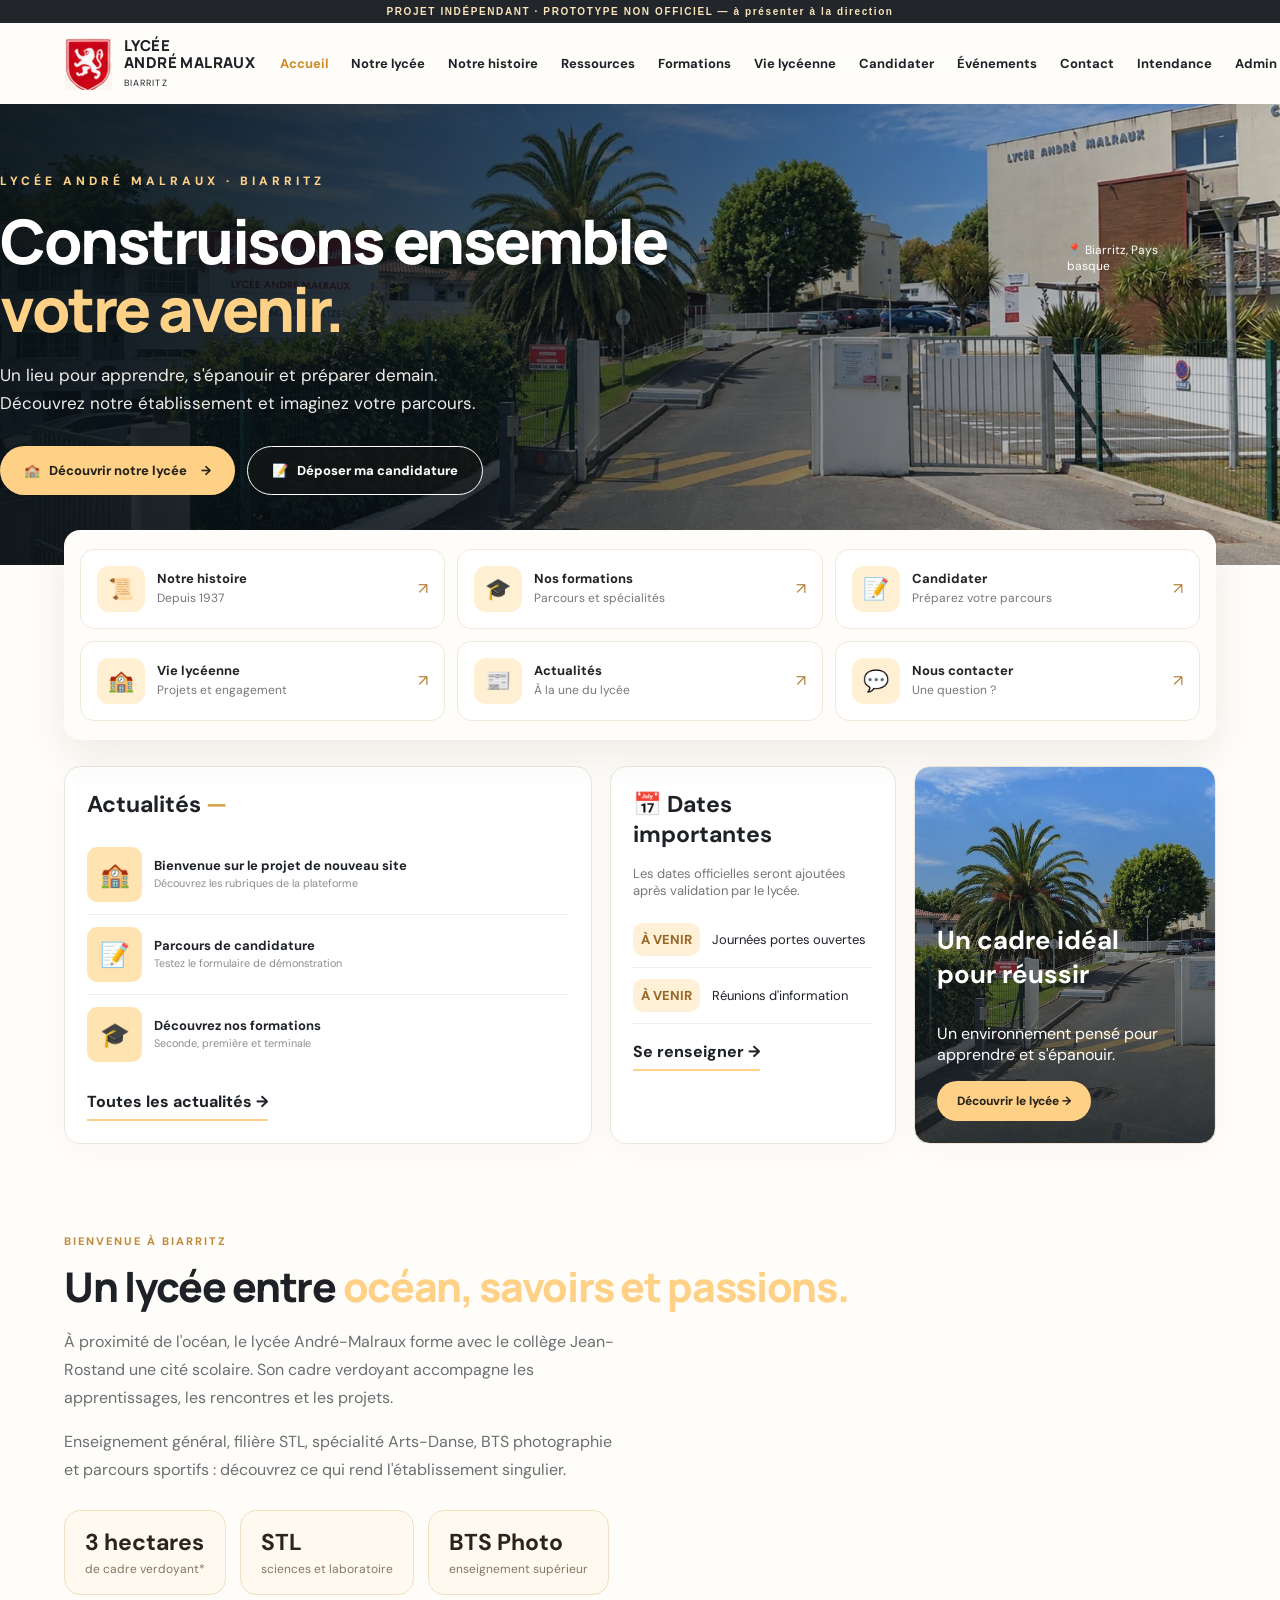
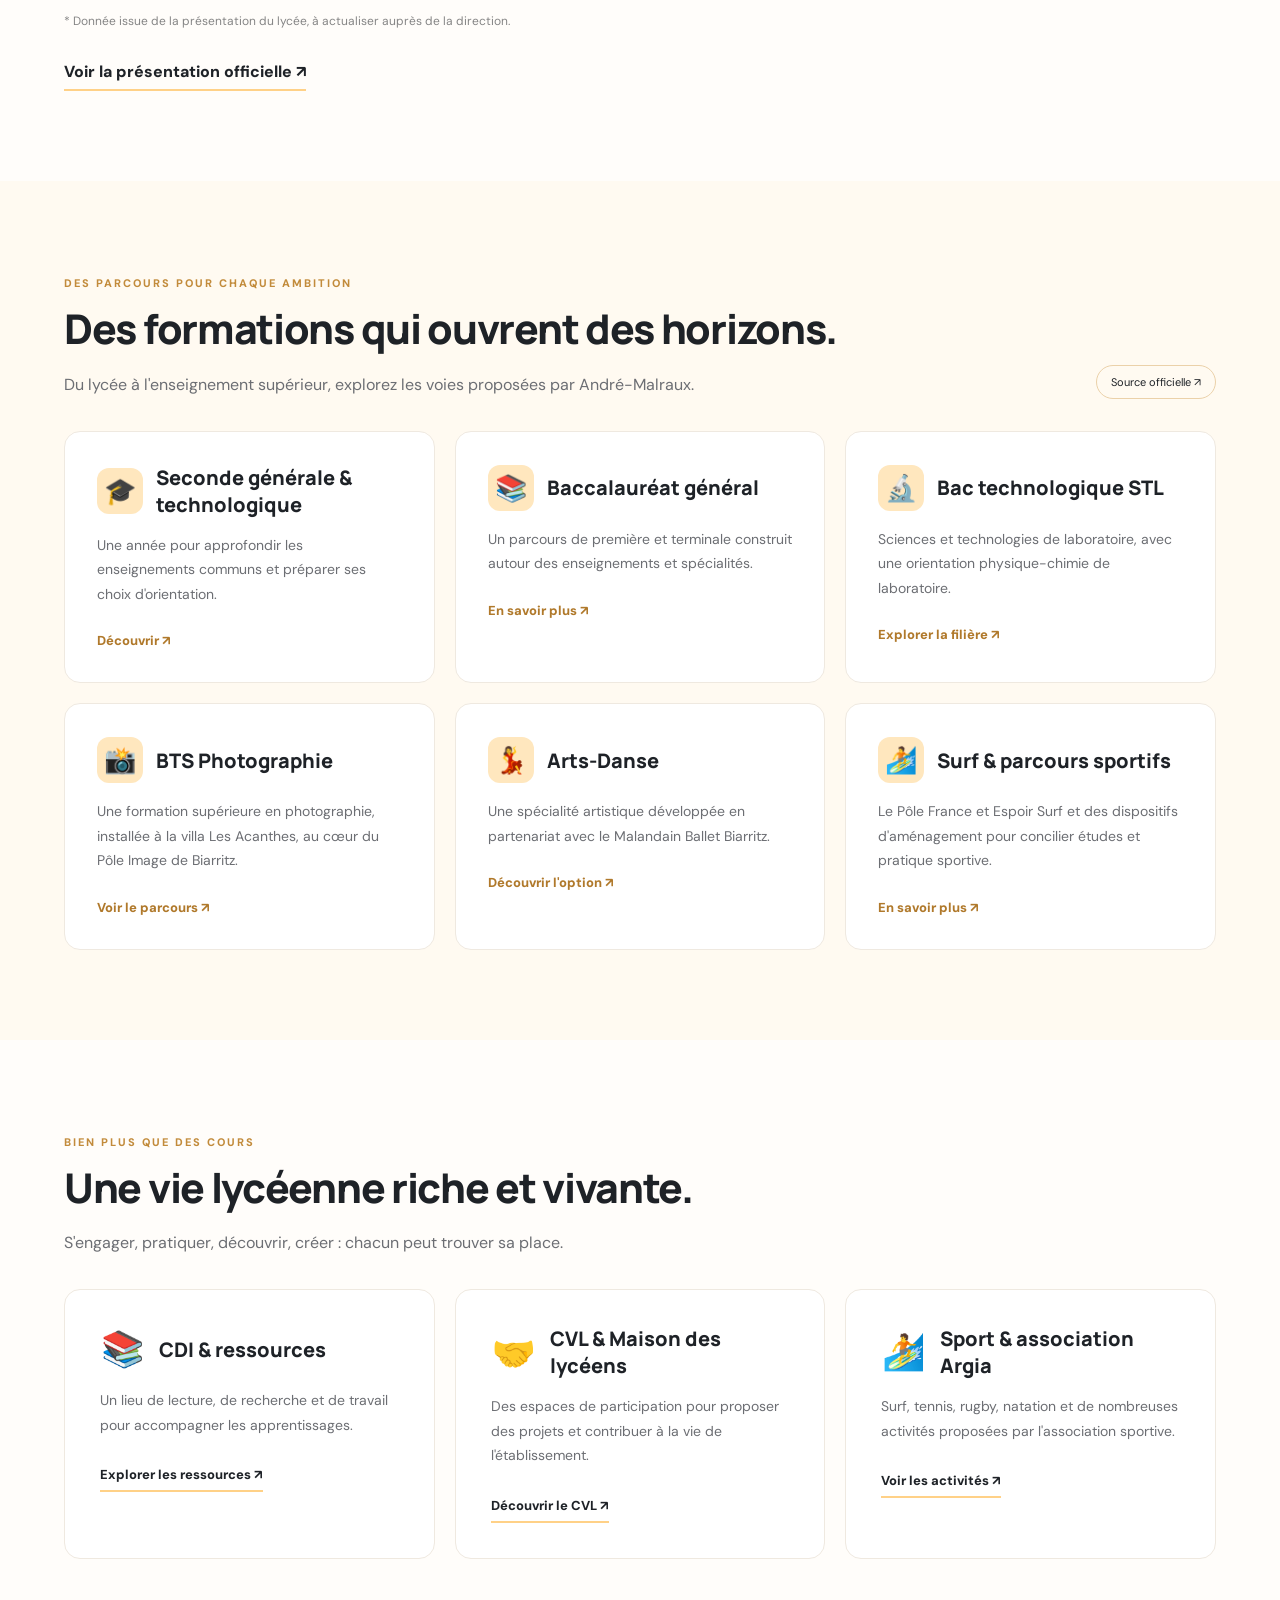
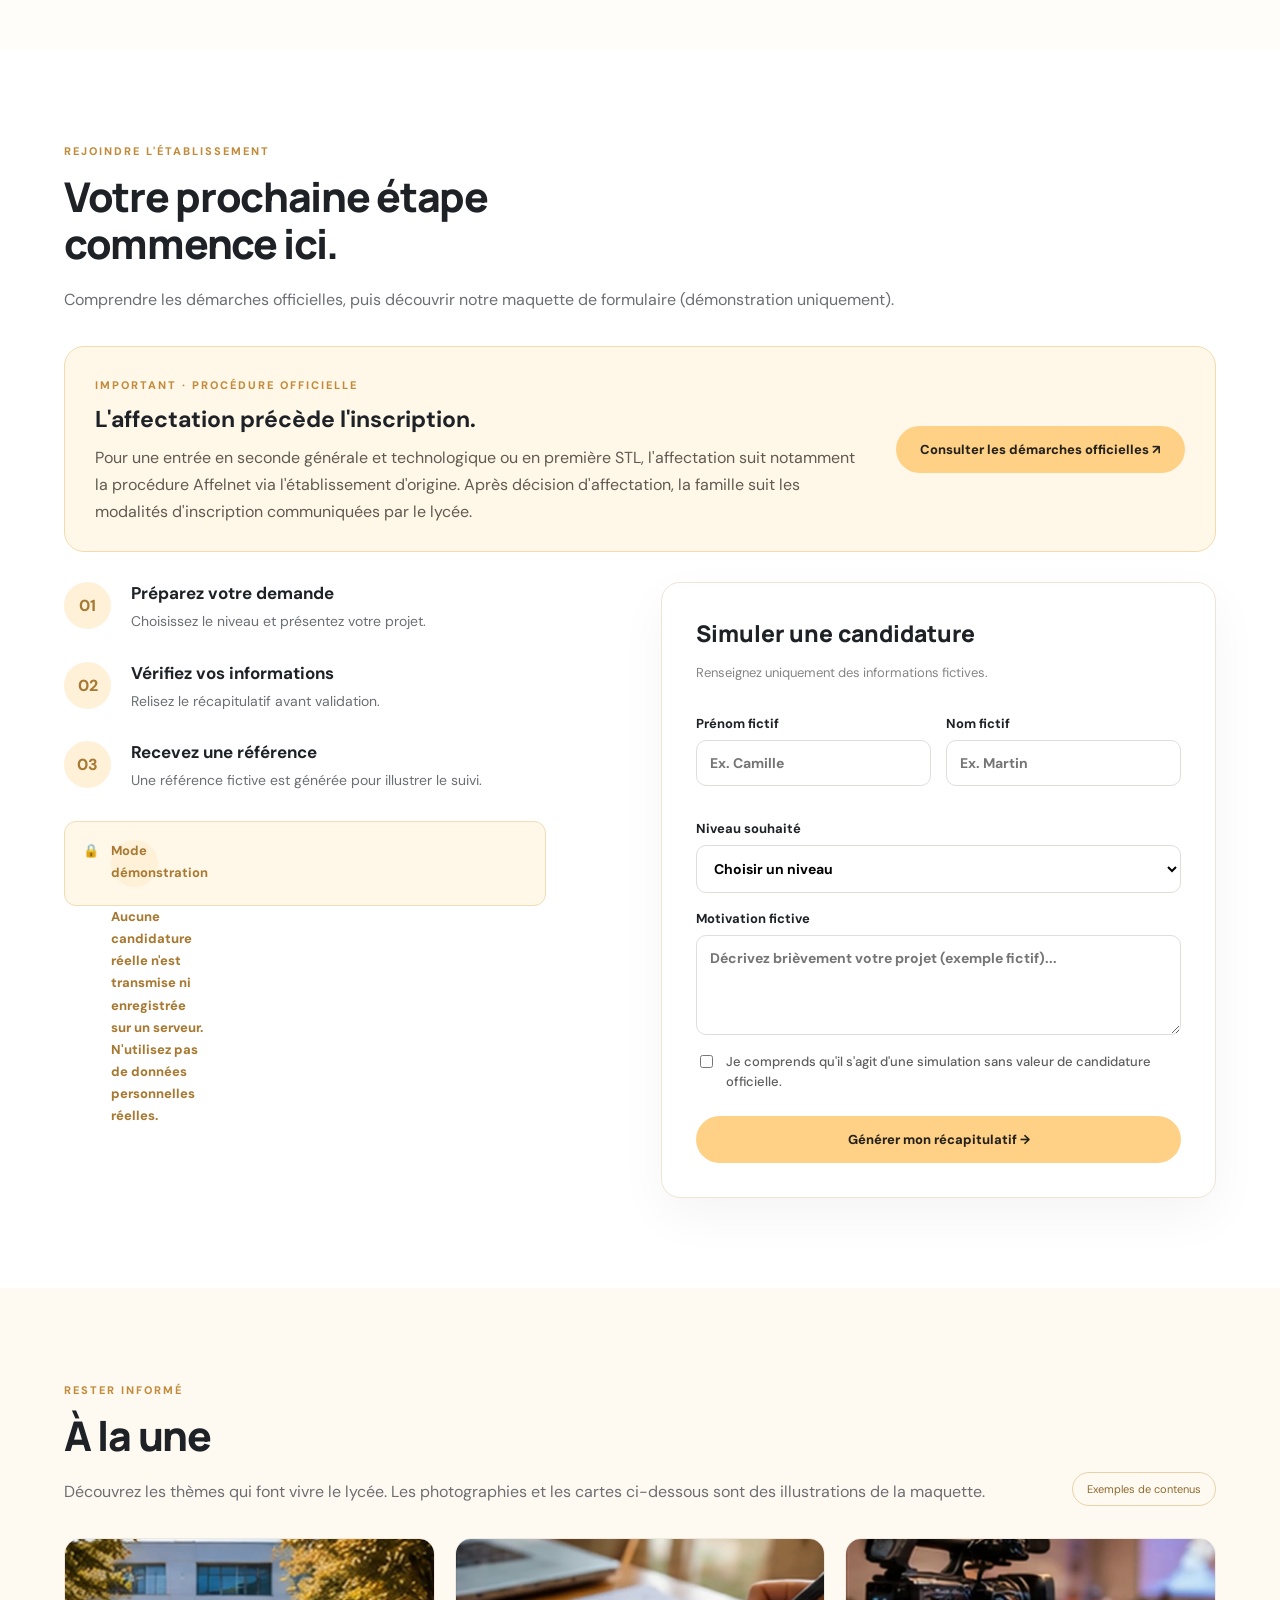
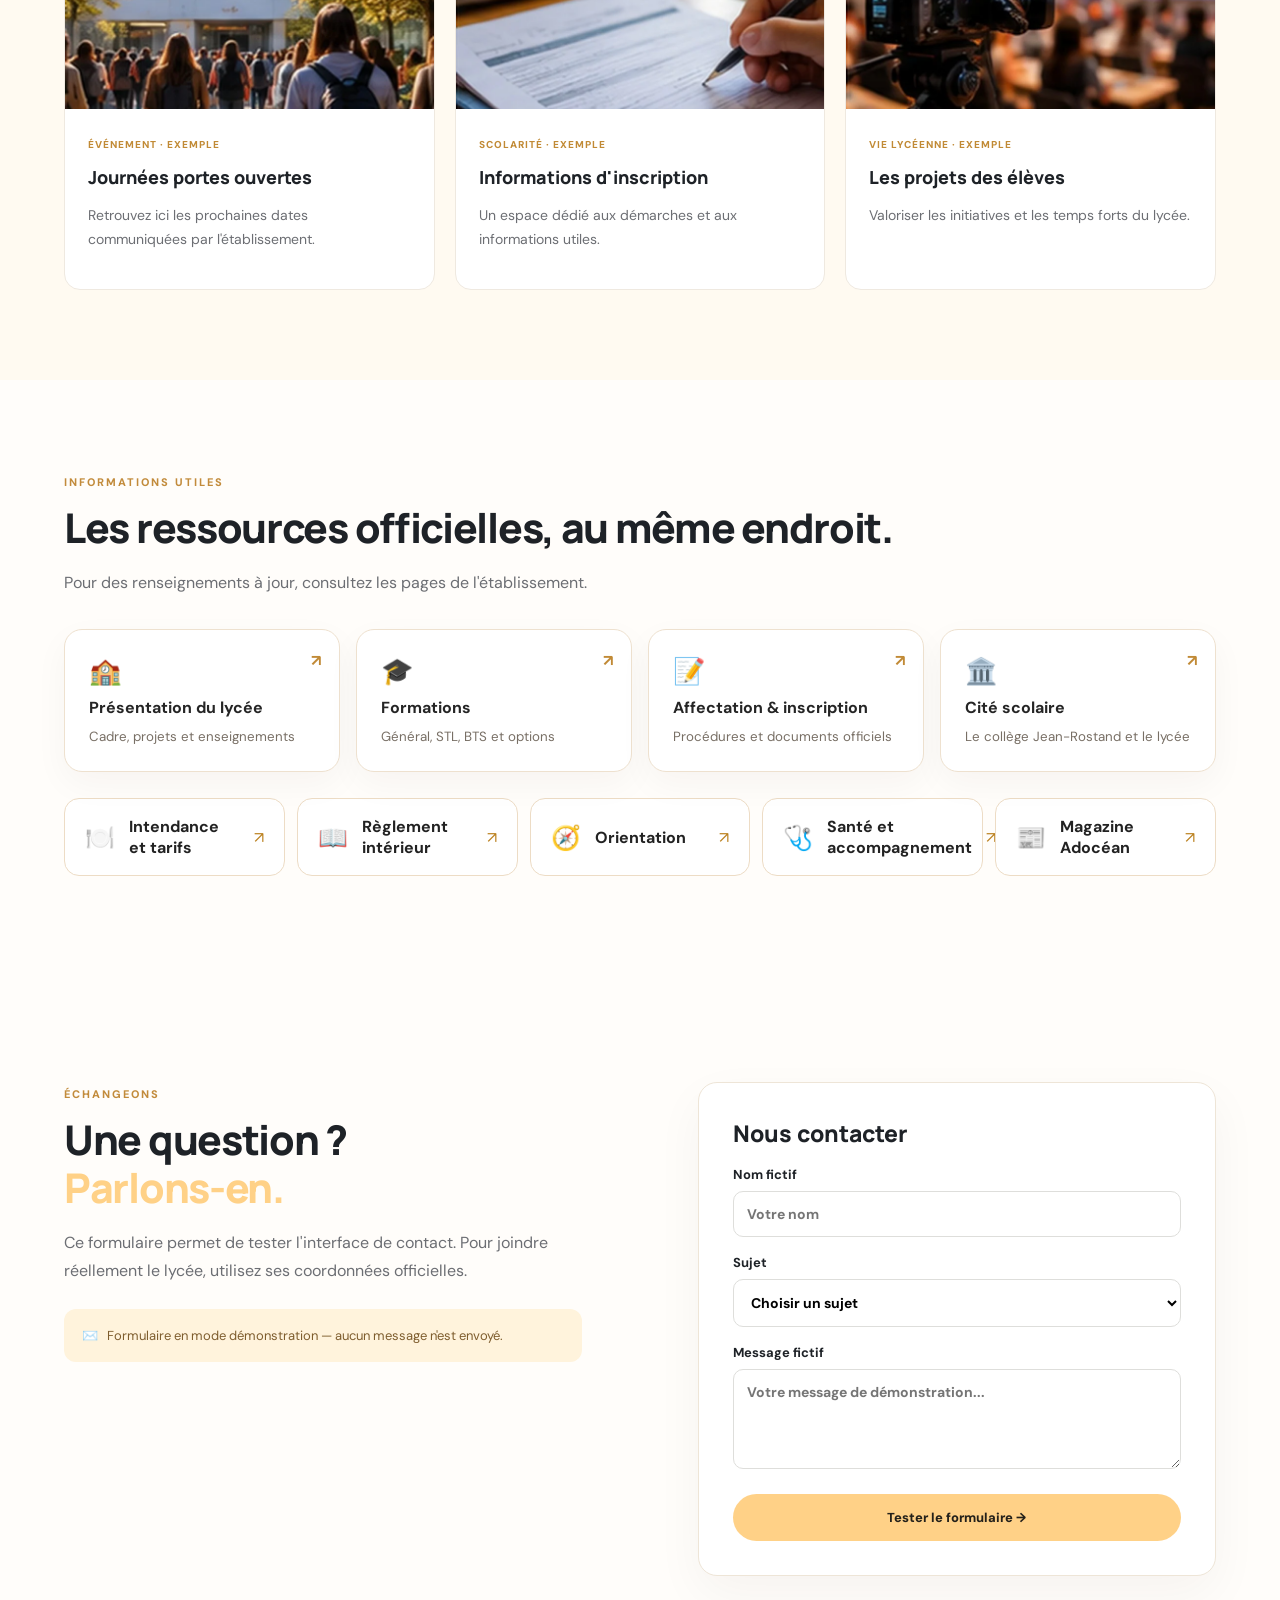
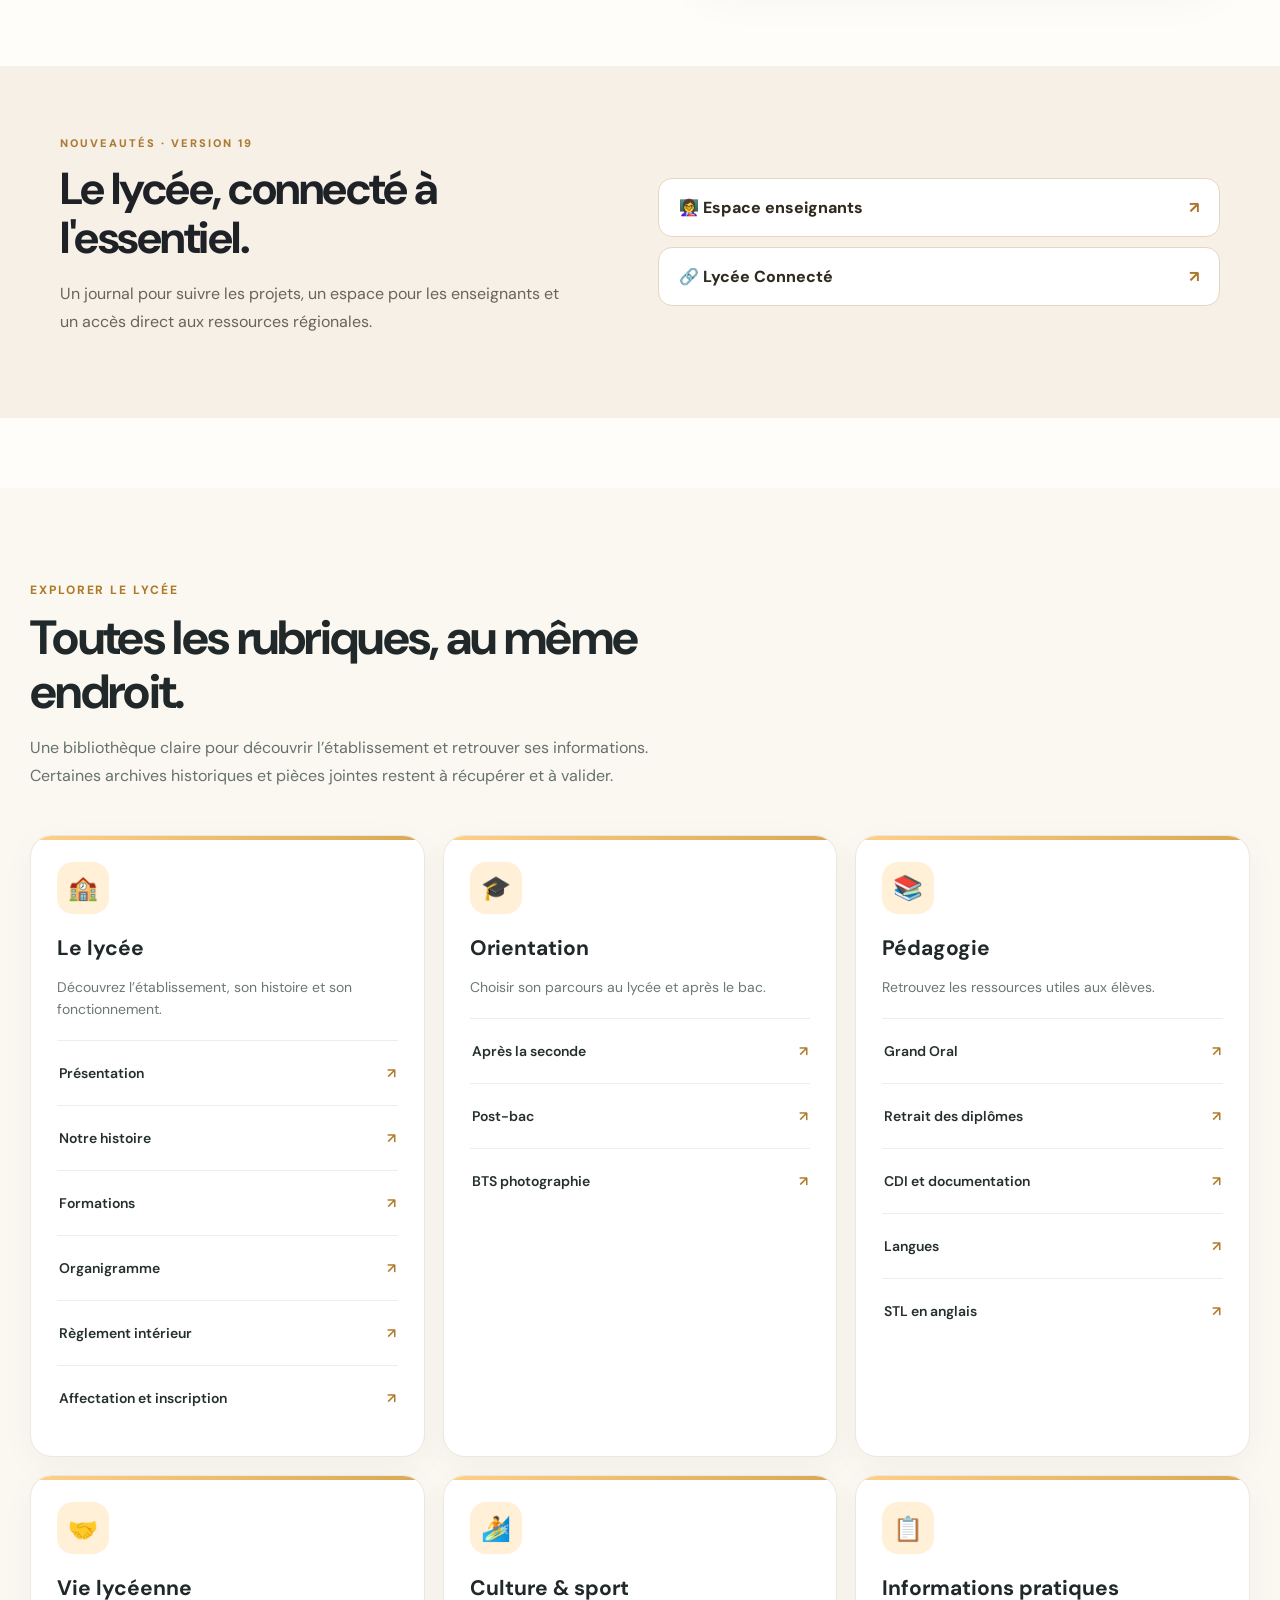
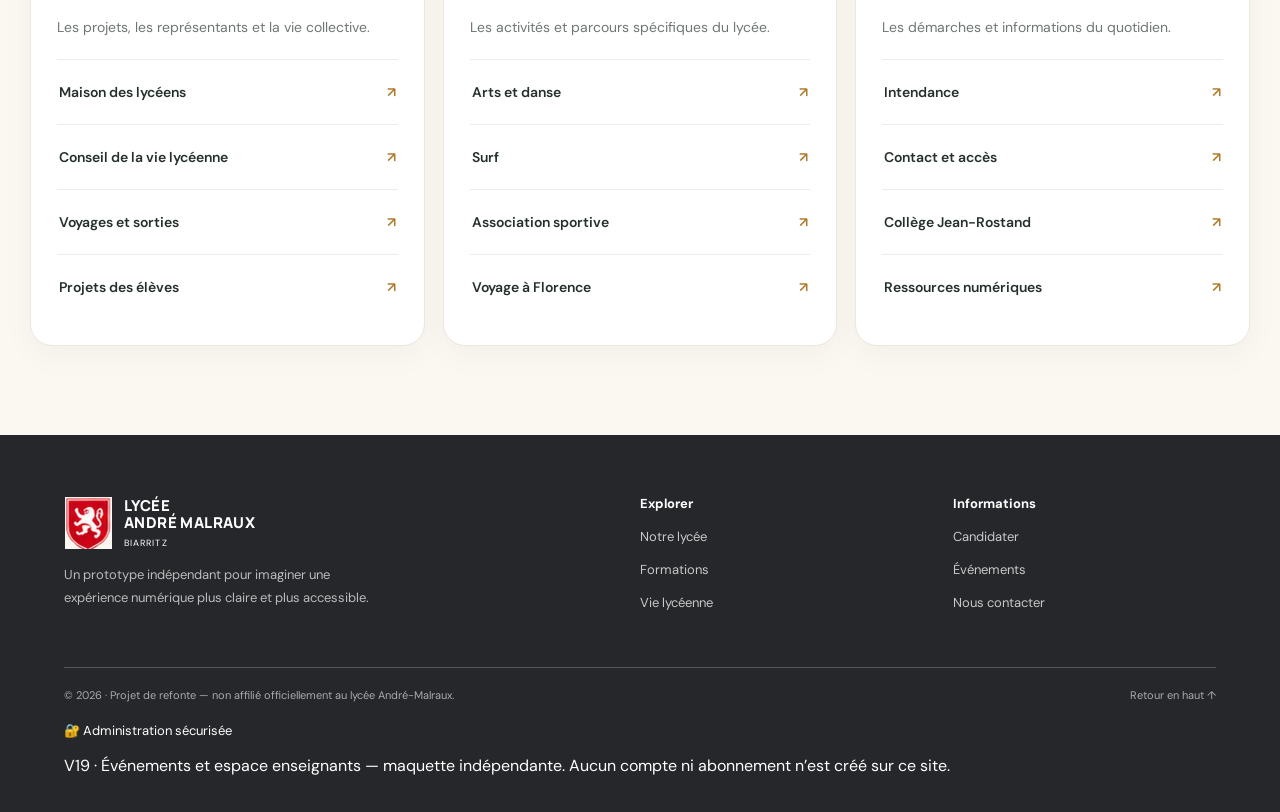
==== commit 9f7cad85: "Add files via upload" ====
--- a/index.html
+++ b/index.html
@@ -45,7 +45,7 @@
 @media(prefers-reduced-motion:reduce){.hero::before,.hero::after{animation:none}.hero::after{display:none}}
 </style><link rel="stylesheet" href="assets/v26-accueil-archives.css"/><link rel="stylesheet" href="assets/v26-bibliotheque.css"/>
 <link rel="stylesheet" href="assets/v28-fraicheur.css"/><style id="malraux-bibliotheque-fallback">/* Bibliothèque intégrée — extension non destructive de la V26 */
-.ml-ressources{padding:clamp(45px,7vw,96px) max(24px,calc((100vw - 1220px)/2));background:#fbf8f2;color:#20282a}
+.ml-ressources{padding:clamp(45px,7vw,96px) max(24px,calc((100% - 1220px)/2));background:#fbf8f2;color:#20282a}
 .ml-ressources .ml-archives-heading{max-width:760px;margin-bottom:30px}.ml-ressources .ml-eyebrow{color:#ae7a28;font-size:12px;letter-spacing:.16em;font-weight:800}.ml-ressources h2{font-size:clamp(30px,4vw,48px);line-height:1.12;margin:12px 0 14px;letter-spacing:-.035em}.ml-ressources .ml-archives-heading p{line-height:1.7;color:#66716d}
 .ml-ressources .ml-archive-grid{display:grid;grid-template-columns:repeat(3,minmax(0,1fr));gap:18px}.ml-ressources .ml-archive-card{background:white;border:1px solid #ece7df;border-radius:22px;padding:26px;box-shadow:0 9px 34px rgba(26,38,37,.04)}.ml-ressources .ml-card-symbol{display:grid;place-items:center;width:52px;height:52px;background:#fff0d7;border-radius:16px;font-size:24px}.ml-ressources .ml-archive-card h3{font-size:21px;margin:20px 0 8px}.ml-ressources .ml-card-desc{font-size:14px;line-height:1.6;color:#6d7774;min-height:45px}.ml-ressources .ml-archive-card ul{padding:0;margin:20px 0 0;list-style:none}.ml-ressources .ml-archive-card li{margin:0;border-top:1px solid #f0ede8}.ml-ressources .ml-archive-card li a{display:flex;align-items:center;justify-content:space-between;gap:12px;padding:12px 0;color:#253331;text-decoration:none;font-size:14px;font-weight:600}.ml-ressources .ml-archive-card li a:hover{color:#b47b21}.ml-ressources .ml-archive-card li a span:last-child{color:#ba873d}
 @media(max-width:900px){.ml-ressources .ml-archive-grid{grid-template-columns:repeat(2,minmax(0,1fr))}}@media(max-width:620px){.ml-ressources .ml-archive-grid{grid-template-columns:1fr}.ml-ressources .ml-archive-card{padding:22px}}
--- a/assets/v26-bibliotheque.css
+++ b/assets/v26-bibliotheque.css
@@ -1,5 +1,5 @@
 /* Bibliothèque intégrée — extension non destructive de la V26 */
-.ml-ressources{padding:clamp(45px,7vw,96px) max(24px,calc((100vw - 1220px)/2));background:#fbf8f2;color:#20282a}
+.ml-ressources{padding:clamp(45px,7vw,96px) max(24px,calc((100% - 1220px)/2));background:#fbf8f2;color:#20282a}
 .ml-ressources .ml-archives-heading{max-width:760px;margin-bottom:30px}.ml-ressources .ml-eyebrow{color:#ae7a28;font-size:12px;letter-spacing:.16em;font-weight:800}.ml-ressources h2{font-size:clamp(30px,4vw,48px);line-height:1.12;margin:12px 0 14px;letter-spacing:-.035em}.ml-ressources .ml-archives-heading p{line-height:1.7;color:#66716d}
 .ml-ressources .ml-archive-grid{display:grid;grid-template-columns:repeat(3,minmax(0,1fr));gap:18px}.ml-ressources .ml-archive-card{background:white;border:1px solid #ece7df;border-radius:22px;padding:26px;box-shadow:0 9px 34px rgba(26,38,37,.04)}.ml-ressources .ml-card-symbol{display:grid;place-items:center;width:52px;height:52px;background:#fff0d7;border-radius:16px;font-size:24px}.ml-ressources .ml-archive-card h3{font-size:21px;margin:20px 0 8px}.ml-ressources .ml-card-desc{font-size:14px;line-height:1.6;color:#6d7774;min-height:45px}.ml-ressources .ml-archive-card ul{padding:0;margin:20px 0 0;list-style:none}.ml-ressources .ml-archive-card li{margin:0;border-top:1px solid #f0ede8}.ml-ressources .ml-archive-card li a{display:flex;align-items:center;justify-content:space-between;gap:12px;padding:12px 0;color:#253331;text-decoration:none;font-size:14px;font-weight:600}.ml-ressources .ml-archive-card li a:hover{color:#b47b21}.ml-ressources .ml-archive-card li a span:last-child{color:#ba873d}
 @media(max-width:900px){.ml-ressources .ml-archive-grid{grid-template-columns:repeat(2,minmax(0,1fr))}}@media(max-width:620px){.ml-ressources .ml-archive-grid{grid-template-columns:1fr}.ml-ressources .ml-archive-card{padding:22px}}
--- a/assets/v28-fraicheur.css
+++ b/assets/v28-fraicheur.css
@@ -17,3 +17,15 @@
 .header{transition:box-shadow .3s,background .3s}.header.is-scrolled{box-shadow:0 6px 24px #2221}
 .v28-reveal{opacity:0;transform:translateY(14px);transition:opacity .6s,transform .6s}.v28-reveal.in{opacity:1;transform:none}
 @media(prefers-reduced-motion:reduce){*{animation:none!important;transition:none!important}.v28-reveal{opacity:1;transform:none}}
+
+/* Rubriques "Explorer le lycée" : pleine largeur, contenu centré à 1220px max */
+section.ml-archives.ml-ressources{max-width:none;width:auto;margin:70px 0 0;box-sizing:border-box;padding-top:clamp(48px,7vw,96px);padding-bottom:clamp(48px,7vw,96px)}
+section.ml-archives.ml-ressources>*{max-width:1220px;margin-left:auto;margin-right:auto}
+section.ml-archives.ml-ressources .ml-archives-heading{max-width:1220px}
+section.ml-archives.ml-ressources .ml-archives-heading>div{max-width:760px}
+section.ml-archives.ml-ressources .ml-archive-grid{align-items:stretch}
+section.ml-archives.ml-ressources .ml-archive-card li{display:block}
+section.ml-archives.ml-ressources .ml-archive-card li a{width:100%;box-sizing:border-box}
+section.ml-archives.ml-ressources .ml-card-desc{min-height:0}
+@media(max-width:900px){section.ml-archives.ml-ressources .ml-archive-grid{grid-template-columns:repeat(2,minmax(0,1fr))}}
+@media(max-width:600px){section.ml-archives.ml-ressources{margin-top:40px}section.ml-archives.ml-ressources .ml-archive-grid{grid-template-columns:1fr}}
